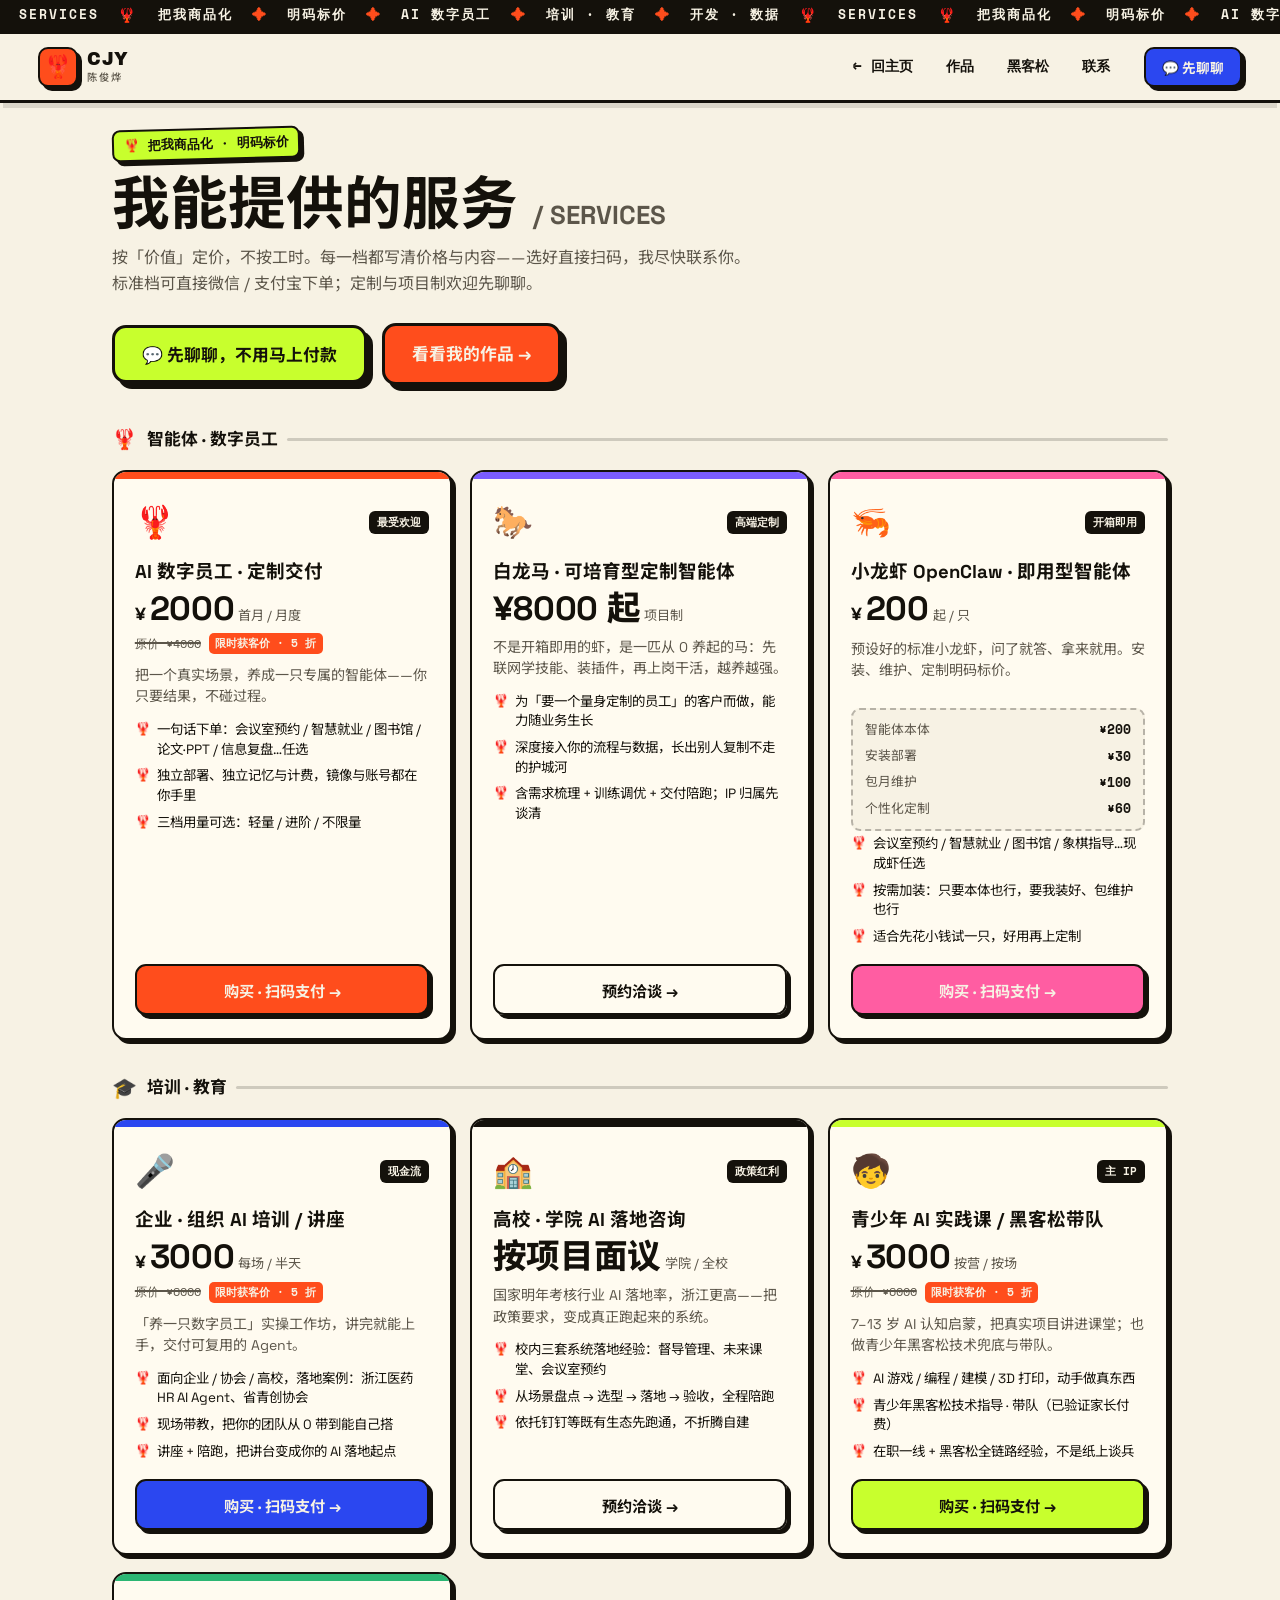
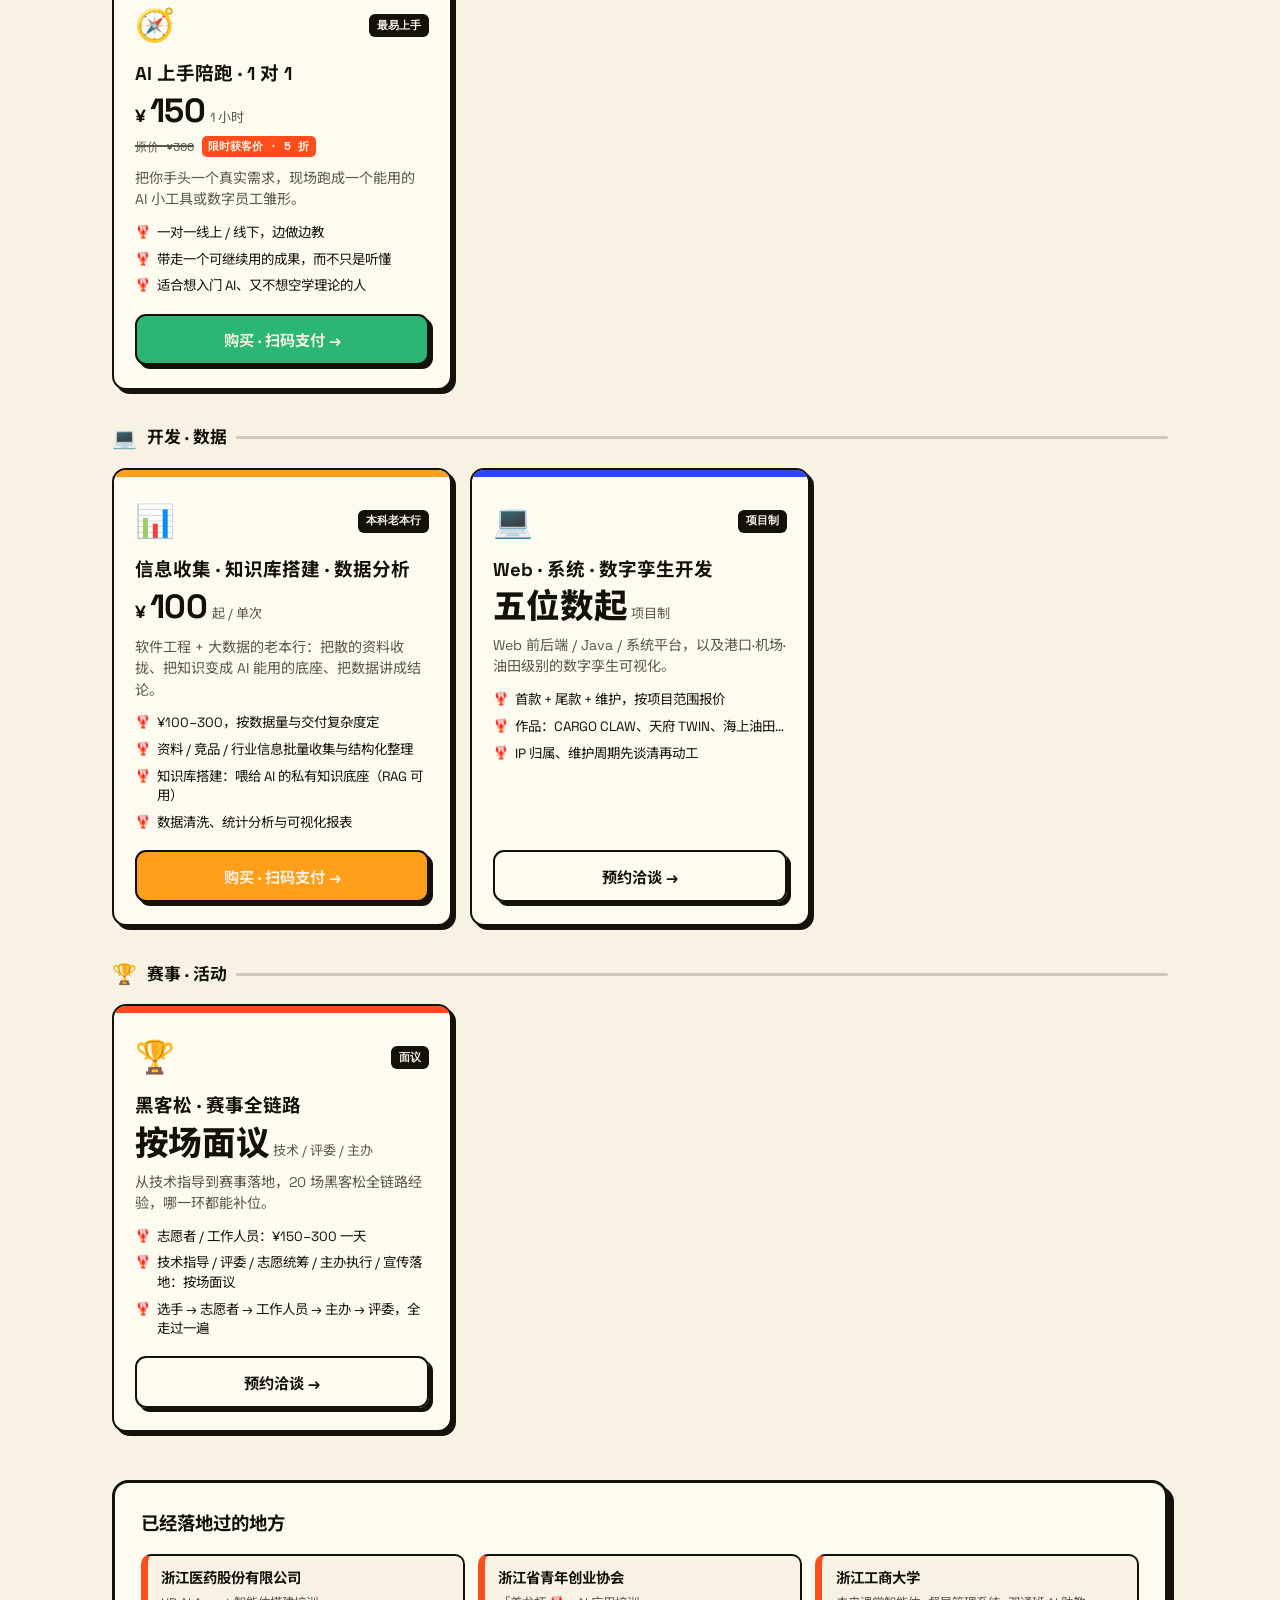
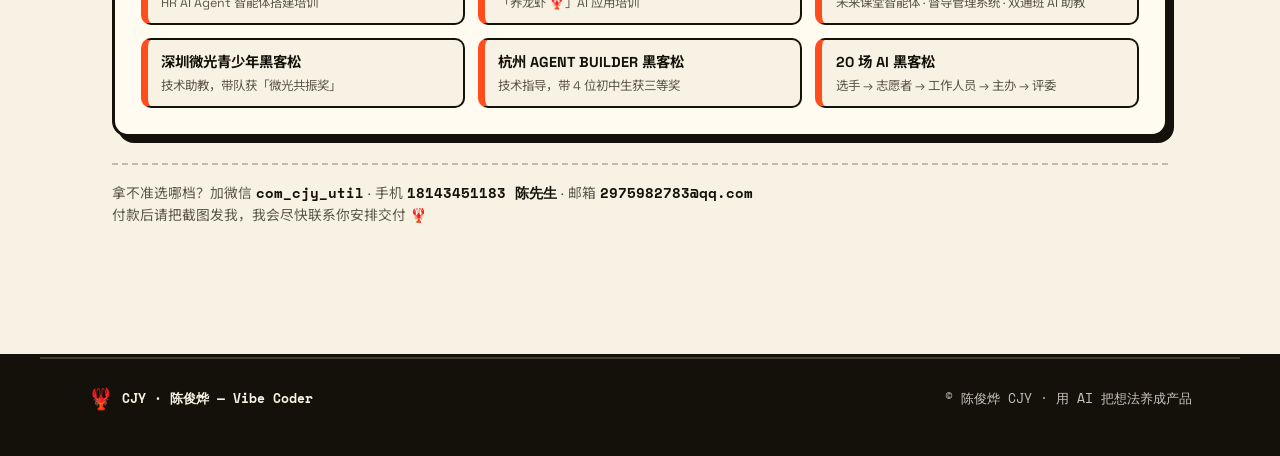
==== public/services.html @ 773356bc "feat(services): 独立服务页 /services + 留资入口 + 付款回执 + 真实收款码 - 收款码：裁剪并转为真 PNG（原上传为改名的 JPEG，nosniff 下会被拒绝渲染）" ====
<!DOCTYPE html>
<html lang="zh-CN">
<head>
  <meta charset="UTF-8" />
  <meta name="viewport" content="width=device-width, initial-scale=1.0" />
  <title>服务清单 · CJY 陈俊烨 | AI 数字员工 · 企业培训 · 青少年 AI 教育</title>
  <meta name="description" content="陈俊烨 (CJY) 的服务清单与报价：AI 数字员工定制交付、企业与高校 AI 培训讲座、青少年 AI 实践课与黑客松带队、知识库搭建与数据分析、Web 与数字孪生开发。明码标价，微信 / 支付宝扫码下单。" />
  <meta name="author" content="陈俊烨 CJY" />
  <meta name="theme-color" content="#F7F2E4" />
  <link rel="canonical" href="https://cjy-webpage.zeabur.app/services" />

  <meta property="og:type" content="website" />
  <meta property="og:site_name" content="CJY · 陈俊烨" />
  <meta property="og:locale" content="zh_CN" />
  <meta property="og:title" content="服务清单 · CJY 陈俊烨 🦞" />
  <meta property="og:description" content="AI 数字员工 · 企业培训 · 青少年 AI 教育 · 知识库与数据分析 · 数字孪生开发。明码标价，扫码即可下单。" />
  <meta property="og:url" content="https://cjy-webpage.zeabur.app/services" />
  <meta property="og:image" content="https://cjy-webpage.zeabur.app/og.png" />
  <meta property="og:image:width" content="1200" />
  <meta property="og:image:height" content="630" />
  <meta name="twitter:card" content="summary_large_image" />
  <meta name="twitter:title" content="服务清单 · CJY 陈俊烨 🦞" />
  <meta name="twitter:description" content="AI 数字员工 · 企业培训 · 青少年 AI 教育 · 数字孪生开发。明码标价。" />
  <meta name="twitter:image" content="https://cjy-webpage.zeabur.app/og.png" />

  <link rel="icon" href="data:image/svg+xml,<svg xmlns=%22http://www.w3.org/2000/svg%22 viewBox=%220 0 100 100%22><text y=%22.9em%22 font-size=%2290%22>🦞</text></svg>" />
  <link rel="apple-touch-icon" href="/apple-touch-icon.png" />
  <link rel="manifest" href="/site.webmanifest" />

  <script type="application/ld+json">
  {
    "@context": "https://schema.org",
    "@type": "ProfessionalService",
    "name": "CJY 陈俊烨 · AI 服务",
    "url": "https://cjy-webpage.zeabur.app/services",
    "image": "https://cjy-webpage.zeabur.app/og.png",
    "description": "AI 数字员工定制交付、企业与高校 AI 培训、青少年 AI 教育、知识库搭建与数据分析、Web 与数字孪生开发。",
    "areaServed": "CN",
    "priceRange": "¥100 - ¥8000+",
    "provider": {
      "@type": "Person",
      "name": "陈俊烨",
      "alternateName": "CJY",
      "jobTitle": "Vibe Coder",
      "email": "2975982783@qq.com",
      "telephone": "+86-18143451183",
      "url": "https://cjy-webpage.zeabur.app/"
    }
  }
  </script>

  <link rel="preconnect" href="https://fonts.googleapis.com" />
  <link rel="preconnect" href="https://fonts.gstatic.com" crossorigin />
  <link href="https://fonts.googleapis.com/css2?family=Archivo+Black&family=Space+Grotesk:wght@400;500;600;700&family=Noto+Sans+SC:wght@400;500;700;900&family=Space+Mono:wght@400;700&display=swap" rel="stylesheet" />
  <link rel="stylesheet" href="styles.css" />
</head>
<body class="svcpage">
  <a class="skip-link" href="#svc-main">跳到服务清单</a>

  <div class="ticker ticker--top" aria-hidden="true">
    <div class="ticker__track">
      <span>SERVICES</span><b>🦞</b><span>把我商品化</span><b>✦</b><span>明码标价</span><b>✦</b><span>AI 数字员工</span><b>✦</b><span>培训 · 教育</span><b>✦</b><span>开发 · 数据</span><b>🦞</b>
      <span>SERVICES</span><b>🦞</b><span>把我商品化</span><b>✦</b><span>明码标价</span><b>✦</b><span>AI 数字员工</span><b>✦</b><span>培训 · 教育</span><b>✦</b><span>开发 · 数据</span><b>🦞</b>
    </div>
  </div>

  <header class="nav is-stuck">
    <a href="index.html" class="nav__brand">
      <span class="nav__logo">🦞</span>
      <span class="nav__name">CJY<em>陈俊烨</em></span>
    </a>
    <nav class="nav__links">
      <a href="index.html">← 回主页</a>
      <a href="index.html#projects">作品</a>
      <a href="index.html#journey">黑客松</a>
      <a href="index.html#contact">联系</a>
    </nav>
    <button class="nav__cta" type="button" data-open-contact>💬 先聊聊</button>
  </header>

  <main class="svcpage__main" id="svc-main">
    <header class="svcpage__head">
      <span class="svc__eyebrow">🦞 把我商品化 · 明码标价</span>
      <h1 class="svcpage__title">我能提供的服务 <span>/ SERVICES</span></h1>
      <p class="svcpage__sub">
        按「价值」定价，不按工时。每一档都写清价格与内容——选好直接扫码，我尽快联系你。
        标准档可直接微信 / 支付宝下单；定制与项目制欢迎先聊聊。
      </p>
      <div class="svc__cta">
        <button class="btn btn--lime" type="button" data-open-contact>💬 先聊聊，不用马上付款</button>
        <a class="btn btn--red" href="index.html">看看我的作品 →</a>
      </div>
    </header>

    <div class="svc__grid" id="servicesGrid"></div>

    <section class="svcpage__trust">
      <h2 class="svcpage__trust-title">已经落地过的地方</h2>
      <ul class="svcpage__trust-list">
        <li><b>浙江医药股份有限公司</b><span>HR AI Agent 智能体搭建培训</span></li>
        <li><b>浙江省青年创业协会</b><span>「养龙虾 🦞」AI 应用培训</span></li>
        <li><b>浙江工商大学</b><span>未来课堂智能体 · 督导管理系统 · 双通班 AI 助教</span></li>
        <li><b>深圳微光青少年黑客松</b><span>技术助教，带队获「微光共振奖」</span></li>
        <li><b>杭州 AGENT BUILDER 黑客松</b><span>技术指导，带 4 位初中生获三等奖</span></li>
        <li><b>20 场 AI 黑客松</b><span>选手 → 志愿者 → 工作人员 → 主办 → 评委</span></li>
      </ul>
    </section>

    <p class="svc__foot">
      拿不准选哪档？加微信 <b>com_cjy_util</b> · 手机 <b>18143451183 陈先生</b> · 邮箱 <b>2975982783@qq.com</b><br>
      付款后请把截图发我，我会尽快联系你安排交付 🦞
    </p>
  </main>

  <footer class="footer">
    <div class="footer__bar">
      <span class="footer__brand"><span class="footer__logo">🦞</span> CJY · 陈俊烨 — Vibe Coder</span>
      <span class="footer__copy">© 陈俊烨 CJY · 用 AI 把想法养成产品</span>
    </div>
  </footer>

  <script src="services-data.js" defer></script>
  <script>
    document.addEventListener("DOMContentLoaded", function () {
      if (window.CJYServices) window.CJYServices.mount(document.getElementById("servicesGrid"));
    });
  </script>
</body>
</html>
---- public/styles.css ----
/* =====================================================================
   CJY · 陈俊烨 — Personal Site
   Style: NEO-BRUTALISM 🦞  ·  cream paper × ink × red/blue/lime
   Bold · Creative · Distinct
   ===================================================================== */

:root {
  --paper:  #F7F2E4;   /* warm cream background */
  --paper-2:#FFFBF0;
  --ink:    #14110B;   /* near-black warm ink */
  --red:    #FF4D1C;   /* lobster red-orange */
  --blue:   #2B47F0;   /* electric blue */
  --lime:   #C8FF2D;   /* acid lime */
  --pink:   #FF5DA2;   /* accent pink */
  --muted:  #5C564A;

  --bd:     3px solid var(--ink);
  --bd-2:   2px solid var(--ink);
  --sh:     6px 6px 0 var(--ink);
  --sh-lg:  10px 10px 0 var(--ink);
  --sh-sm:  4px 4px 0 var(--ink);
  --radius: 18px;
  --radius-s: 12px;

  --maxw:   1200px;
  --ease:   cubic-bezier(.2,.8,.2,1);
  --sans:   "Space Grotesk", "Noto Sans SC", system-ui, sans-serif;
  --cn:     "Noto Sans SC", "Space Grotesk", sans-serif;
  --black:  "Archivo Black", "Noto Sans SC", sans-serif;
  --mono:   "Space Mono", ui-monospace, monospace;
}

*, *::before, *::after { box-sizing: border-box; margin: 0; padding: 0; }
html { scroll-behavior: smooth; -webkit-text-size-adjust: 100%; }
/* NOTE: keep <html> background-free. Body's gradient below propagates to the
   canvas (painted at the very back) only while html has no background. Give
   html a background and that propagation stops — body's gradient then paints
   ON TOP of the fixed z-index:-2/-1 layers (.ambient bubbles, .critters fish,
   .bg-grid, .seabed) and buries them. */
body {
  font-family: var(--sans);
  /* ecosystem "descent" — warm cream at the surface, cooling into water toward the deep end */
  background: linear-gradient(180deg,
    #F7F2E4 0%, #F6F1E5 18%, #F0F1E9 36%, #E7EEEB 56%, #DEE9ED 76%, #D3E3F0 100%);
  color: var(--ink);
  line-height: 1.6;
  overflow-x: hidden;
  -webkit-font-smoothing: antialiased;
}
a { color: inherit; text-decoration: none; }
ul { list-style: none; }
b, strong { font-weight: 700; }
::selection { background: var(--lime); color: var(--ink); }

mark {
  background: var(--lime); color: var(--ink); padding: 0 .18em;
  border-radius: 4px; box-decoration-break: clone; -webkit-box-decoration-break: clone;
}

::-webkit-scrollbar { width: 12px; }
::-webkit-scrollbar-track { background: var(--paper); border-left: var(--bd-2); }
::-webkit-scrollbar-thumb { background: var(--ink); }

/* ---------- background ---------- */
.bg-grid {
  position: fixed; inset: 0; z-index: -2; pointer-events: none;
  background-image:
    linear-gradient(rgba(20,17,11,.05) 1.5px, transparent 1.5px),
    linear-gradient(90deg, rgba(20,17,11,.05) 1.5px, transparent 1.5px);
  background-size: 32px 32px;
}
.deco { position: fixed; z-index: -1; pointer-events: none; user-select: none; }
.deco--star { top: 38%; left: 4%; font-size: 7rem; color: var(--blue); opacity: .14; animation: spin 26s linear infinite; }
.deco--lobster { bottom: 8%; right: 3%; font-size: 8rem; opacity: .10; animation: spin 40s linear infinite reverse; }
@keyframes spin { to { transform: rotate(360deg); } }

/* ---------- scroll progress ---------- */
.scroll-progress {
  position: fixed; bottom: 0; left: 0; height: 6px; width: 0%;
  background: var(--red); z-index: 100; border-top: var(--bd-2);
  transition: width .1s linear;
}

/* =====================================================================
   Ticker / marquee
   ===================================================================== */
.ticker { overflow: hidden; background: var(--ink); color: var(--paper); border-block: var(--bd); }
.ticker--top {
  position: fixed; top: 0; left: 0; right: 0; z-index: 95;
  border-top: 0; height: 34px; display: flex; align-items: center;
}
.ticker--band { margin: 0; transform: rotate(-1.4deg) scale(1.04); border-color: var(--ink); }
.ticker--band.ticker--reverse { transform: rotate(1.4deg) scale(1.04); background: var(--red); color: var(--ink); border-color: var(--ink); }
.ticker__track {
  display: inline-flex; align-items: center; white-space: nowrap;
  font-family: var(--mono); font-weight: 700; text-transform: uppercase; letter-spacing: 2px;
  animation: marquee 26s linear infinite;
}
.ticker--top .ticker__track { font-size: .8rem; padding-block: 0; }
.ticker--band .ticker__track { font-size: 1.05rem; padding-block: .75rem; animation-duration: 30s; }
.ticker--reverse .ticker__track { animation-direction: reverse; }
.ticker__track span { padding: 0 1.2rem; }
.ticker__track b { color: var(--red); font-size: 1.1em; }
.ticker--reverse .ticker__track b { color: var(--ink); }
@keyframes marquee { to { transform: translateX(-50%); } }

/* =====================================================================
   Nav
   ===================================================================== */
.nav {
  position: fixed; top: 34px; left: 0; right: 0; z-index: 90;
  display: flex; align-items: center; gap: 1.2rem;
  padding: .8rem clamp(1rem, 4vw, 2.4rem);
  background: var(--paper); border-bottom: var(--bd);
  transition: box-shadow .3s, transform .3s;
}
.nav.is-stuck { box-shadow: 0 8px 0 -3px rgba(20,17,11,.12); }
.nav__brand { display: flex; align-items: center; gap: .55rem; }
.nav__logo {
  font-size: 1.4rem; background: var(--red); border: var(--bd-2); border-radius: 10px;
  width: 40px; height: 40px; display: grid; place-items: center; box-shadow: var(--sh-sm);
  transition: transform .25s var(--ease);
}
.nav__brand:hover .nav__logo { transform: rotate(-10deg) scale(1.05); }
.nav__name { display: flex; flex-direction: column; line-height: 1; font-family: var(--black); font-size: 1.1rem; letter-spacing: .5px; }
.nav__name em { font-style: normal; font-family: var(--cn); font-weight: 500; font-size: .64rem; color: var(--muted); letter-spacing: 2px; margin-top: 3px; }

.nav__links { display: flex; gap: .2rem; margin-left: auto; font-family: var(--mono); font-weight: 700; }
.nav__links a {
  padding: .45rem .8rem; font-size: .85rem; border: 2px solid transparent; border-radius: 9px;
  transition: background .2s, border-color .2s, color .2s;
}
.nav__links a:hover, .nav__links a.is-active { background: var(--lime); border-color: var(--ink); box-shadow: var(--sh-sm); }

.nav__cta {
  font-family: var(--mono); font-weight: 700; font-size: .85rem;
  padding: .5rem 1rem; background: var(--blue); color: var(--paper);
  border: var(--bd-2); border-radius: 10px; box-shadow: var(--sh-sm);
  transition: transform .15s var(--ease), box-shadow .15s var(--ease);
}
.nav__cta:hover { transform: translate(-2px,-2px); box-shadow: 6px 6px 0 var(--ink); }
.nav__cta:active { transform: translate(2px,2px); box-shadow: 1px 1px 0 var(--ink); }

.nav__burger { display: none; flex-direction: column; gap: 5px; background: var(--lime); border: var(--bd-2); border-radius: 9px; box-shadow: var(--sh-sm); padding: 8px 7px; cursor: pointer; }
.nav__burger span { width: 22px; height: 2.5px; background: var(--ink); border-radius: 2px; transition: .3s var(--ease); }
.nav__burger[aria-expanded="true"] span:nth-child(1) { transform: translateY(7.5px) rotate(45deg); }
.nav__burger[aria-expanded="true"] span:nth-child(2) { opacity: 0; }
.nav__burger[aria-expanded="true"] span:nth-child(3) { transform: translateY(-7.5px) rotate(-45deg); }

/* =====================================================================
   Badges / buttons / chips (shared brutalist bits)
   ===================================================================== */
.badge {
  display: inline-block; font-family: var(--mono); font-weight: 700; font-size: .8rem;
  padding: .5rem .9rem; background: var(--paper-2); border: var(--bd-2); border-radius: 999px;
  box-shadow: var(--sh-sm);
}
.badge--eyebrow { background: var(--lime); transform: rotate(-1.5deg); }

.btn {
  display: inline-flex; align-items: center; gap: .5rem;
  font-family: var(--sans); font-weight: 700; font-size: 1.05rem;
  padding: .9rem 1.7rem; border: var(--bd); border-radius: 14px; box-shadow: var(--sh);
  cursor: pointer; transition: transform .15s var(--ease), box-shadow .15s var(--ease);
}
.btn:hover { transform: translate(-3px,-3px); box-shadow: var(--sh-lg); }
.btn:active { transform: translate(3px,3px); box-shadow: 2px 2px 0 var(--ink); }
.btn--red  { background: var(--red);  color: var(--paper); }
.btn--blue { background: var(--blue); color: var(--paper); }
.btn--lime { background: var(--lime); color: var(--ink); }
.btn__tag { font-family: var(--mono); font-size: .68rem; font-weight: 700; letter-spacing: .06em; background: var(--ink); color: var(--lime); padding: .1rem .4rem; border-radius: 6px; }

.chips { display: flex; flex-wrap: wrap; gap: .55rem; margin-top: 1.4rem; }
.chips span {
  font-family: var(--mono); font-size: .82rem; font-weight: 700;
  padding: .35rem .8rem; background: var(--paper); border: var(--bd-2); border-radius: 999px;
  transition: transform .2s var(--ease), background .2s;
}
.chips span:hover { background: var(--blue); color: var(--paper); transform: translateY(-3px) rotate(-2deg); }

/* shared panel */
.panel { background: var(--paper-2); border: var(--bd); border-radius: var(--radius); box-shadow: var(--sh); }

/* =====================================================================
   Hero
   ===================================================================== */
.hero {
  max-width: var(--maxw); margin: 0 auto;
  padding: clamp(7rem, 16vw, 11rem) clamp(1rem, 6vw, 3rem) clamp(3rem, 7vw, 5rem);
}
.hero__title { line-height: .92; margin: 1.6rem 0 1.4rem; }
.hero__hi {
  display: inline-block; font-family: var(--mono); font-weight: 700; font-size: clamp(.85rem, 2.2vw, 1.1rem);
  letter-spacing: 3px; color: var(--muted); margin-bottom: .8rem;
}
.hero__giant {
  display: block; font-family: var(--black); color: var(--red);
  font-size: clamp(5rem, 22vw, 16rem); letter-spacing: -.02em; line-height: .82;
  text-shadow: 7px 7px 0 var(--ink); -webkit-text-stroke: 1px var(--ink);
}
.hero__cn {
  display: block; font-family: var(--cn); font-weight: 900;
  font-size: clamp(2.4rem, 9vw, 6rem); margin-top: .1em; line-height: 1;
}
.hero__cn mark { padding: 0 .12em; }

.hero__role { font-size: clamp(1.3rem, 4vw, 2.3rem); font-weight: 700; margin-bottom: 1.4rem; }
.hero__role-hl {
  display: inline-block; background: var(--ink); color: var(--paper);
  padding: .1em .5em; border-radius: 10px; min-width: 6ch; transform: rotate(-1deg);
}
#roleRotate::after { content: ""; display: inline-block; width: 3px; height: 1em; background: var(--lime); margin-left: 3px; vertical-align: -.12em; animation: caret 1s steps(1) infinite; }
@keyframes caret { 50% { opacity: 0; } }

.hero__tagline { font-size: clamp(1.05rem, 2vw, 1.3rem); max-width: 640px; color: var(--ink); margin-bottom: 2.3rem; }
.hero__tagline b { background: var(--paper-2); border-bottom: 3px solid var(--red); }

.hero__actions { display: flex; flex-wrap: wrap; gap: 1rem; margin-bottom: 3.2rem; }

.hero__stats { display: grid; grid-template-columns: repeat(4, 1fr); gap: 1rem; }
.stat {
  border: var(--bd); border-radius: var(--radius); box-shadow: var(--sh);
  padding: 1.3rem 1.2rem; transition: transform .2s var(--ease), box-shadow .2s var(--ease);
}
.stat:hover { transform: translate(-3px,-3px) rotate(-1deg); box-shadow: var(--sh-lg); }
.stat strong { display: block; font-family: var(--black); font-size: clamp(2rem, 5vw, 3.2rem); line-height: 1; }
.stat span { font-family: var(--mono); font-size: .76rem; font-weight: 700; text-transform: uppercase; letter-spacing: 1px; }
.stat--red  { background: var(--red);  color: var(--paper); }
.stat--blue { background: var(--blue); color: var(--paper); }
.stat--lime { background: var(--lime); }
.stat--ink  { background: var(--ink);  color: var(--paper); }
.stat--ink strong { font-family: var(--cn); font-weight: 900; font-size: clamp(1.5rem, 4vw, 2.4rem); }

/* ---- hero right-side decorations: lobster atmosphere + hand-drawn doodles ---- */
.hero { position: relative; z-index: 0; }
.hero__deco { position: absolute; inset: 0; z-index: -1; pointer-events: none; overflow: hidden; display: none; }
@media (min-width: 1080px) { .hero__deco { display: block; } }

.seal { position: absolute; bottom: 5%; right: 4%; width: 138px; height: 138px; }
.seal__svg { width: 100%; height: 100%; animation: spin 24s linear infinite; }
.seal__ring { fill: none; stroke: var(--ink); stroke-width: 2.5; }
.seal__ring--thin { stroke-width: 1.4; }
.seal__text { font-family: var(--mono); font-weight: 700; font-size: 12.5px; letter-spacing: 1.5px; fill: var(--ink); }
.seal__center { position: absolute; inset: 0; display: grid; place-items: center; font-size: 2.6rem; filter: drop-shadow(2px 2px 0 rgba(20,17,11,.25)); }

.doodle { position: absolute; color: var(--ink); }
.doodle path, .doodle circle, .doodle ellipse { vector-effect: non-scaling-stroke; }
.doodle--lobster { top: 45%; right: 8%; width: 124px; opacity: .9; animation: floaty 7s var(--ease) infinite; }
.doodle--spark1 { top: 9%; right: 29%; width: 34px; fill: var(--blue); animation: twinkle 3.2s ease-in-out infinite; }
.doodle--spark2 { top: 64%; right: 3%; width: 22px; fill: var(--red); animation: twinkle 2.6s ease-in-out infinite .6s; }
.doodle--arrow { top: 39%; right: 28%; width: 92px; opacity: .75; }
.doodle--wave { top: 29%; right: 18%; width: 108px; color: var(--red); opacity: .85; animation: floaty 6s var(--ease) infinite reverse; }
.doodle--ring { display: none; }

@keyframes floaty { 50% { transform: translateY(-12px) rotate(3deg); } }
@keyframes twinkle { 0%, 100% { transform: scale(.7); opacity: .5; } 50% { transform: scale(1.12); opacity: 1; } }

/* =====================================================================
   极致小龙虾 — intro · ambient bubbles · hero focal · all-over accents
   ===================================================================== */
/* intro splash */
.intro {
  position: fixed; inset: 0; z-index: 9999; overflow: hidden;
  display: grid; place-items: center;
  background-color: var(--paper);
  background-image:
    linear-gradient(rgba(20,17,11,.05) 1.5px, transparent 1.5px),
    linear-gradient(90deg, rgba(20,17,11,.05) 1.5px, transparent 1.5px);
  background-size: 34px 34px;
  border-bottom: 7px solid var(--blue);          /* "water surface" line, revealed on lift-off */
}
.intro.is-done { animation: introOut .72s var(--ease) .06s forwards; }
@keyframes introOut { to { transform: translateY(-100%); } }
.intro__stage { position: relative; text-align: center; padding: 1rem; }
.intro.is-done .intro__stage { animation: introStageOut .28s var(--ease) forwards; }
@keyframes introStageOut { to { opacity: 0; transform: translateY(-12px) scale(.97); } }

/* designed wordmark — echoes the hero, not an emoji centrepiece */
.intro__mark { position: relative; display: inline-block; }
.intro__cjy {
  display: block; font-family: var(--black);
  font-size: clamp(4rem, 17vw, 9rem); line-height: .9; letter-spacing: -3px;
  color: var(--red); -webkit-text-stroke: 3px var(--ink); text-shadow: 8px 8px 0 var(--ink);
  animation: introMark .6s var(--ease) both;
}
@keyframes introMark {
  0%   { opacity: 0; transform: translateY(-48px) rotate(-3deg); }
  60%  { opacity: 1; transform: translateY(7px) rotate(1.5deg); }
  100% { transform: none; }
}
.intro__lob {
  position: absolute; top: -.46em; right: -.62em; font-size: clamp(1.7rem, 6vw, 3rem);
  filter: drop-shadow(3px 3px 0 rgba(20,17,11,.4)); transform-origin: bottom center;
  animation: introLobIn .5s .26s both var(--ease), introBob 2.6s 1s ease-in-out infinite;
}
@keyframes introLobIn { from { opacity: 0; transform: scale(0) rotate(-45deg); } to { opacity: 1; transform: rotate(9deg); } }
@keyframes introBob { 0%,100% { transform: rotate(9deg) translateY(0); } 50% { transform: rotate(3deg) translateY(-7px); } }

.intro__tag {
  margin-top: 1.5rem; font-family: var(--mono); font-weight: 700; letter-spacing: 5px;
  font-size: clamp(.7rem, 2.2vw, .92rem); color: var(--ink);
  animation: introUp .5s .42s both var(--ease);
}
.intro__load { width: min(340px, 74vw); margin: 1.7rem auto 0; animation: introUp .5s .56s both var(--ease); }
.intro__track { height: 15px; border: var(--bd-2); border-radius: 999px; background: var(--paper-2); box-shadow: var(--sh-sm); overflow: hidden; }
.intro__fill { display: block; height: 100%; width: 0; background: repeating-linear-gradient(45deg, var(--red) 0 9px, #ff6f44 9px 18px); }
.intro__meta {
  display: flex; justify-content: space-between; align-items: center; gap: 1rem;
  margin-top: .6rem; font-family: var(--mono); font-weight: 700; letter-spacing: 1px; color: var(--ink);
}
.intro__status { font-size: .68rem; opacity: .65; }
.intro__pct { font-size: .82rem; }
@keyframes introUp { from { opacity: 0; transform: translateY(16px); } to { opacity: 1; transform: none; } }

.intro__skip {
  position: absolute; bottom: clamp(1.2rem, 4vh, 2.4rem); left: 0; right: 0; text-align: center;
  font-family: var(--mono); font-size: .64rem; letter-spacing: 2px; color: var(--ink); opacity: 0;
  animation: introBlink 2.2s 1.1s ease-in-out infinite both;
}
@keyframes introBlink { 0%,100% { opacity: .22; } 50% { opacity: .55; } }

/* site-wide ambient bubbles */
.ambient { position: fixed; inset: 0; z-index: -2; pointer-events: none; overflow: hidden; }
.ambient span {
  position: absolute; bottom: -50px; border-radius: 50%;
  border: 2px solid rgba(20,17,11,.09); background: rgba(255,77,28,.045);
  animation: ambientRise linear infinite;
}
@keyframes ambientRise {
  0% { transform: translateY(0) scale(.5); opacity: 0; }
  12% { opacity: 1; } 86% { opacity: 1; }
  100% { transform: translateY(calc(-100vh - 110px)) scale(1.1); opacity: 0; }
}

/* hero focal lobster */
.hero__biglob {
  position: absolute; top: 10%; right: -2%; z-index: -1; pointer-events: none; line-height: 1;
  font-size: clamp(5.5rem, 20vw, 18rem); opacity: .92;
  filter: drop-shadow(10px 10px 0 rgba(20,17,11,.18));
  animation: lobFloat 6s var(--ease) infinite;
}
@keyframes lobFloat { 50% { transform: translateY(-22px) rotate(-6deg); } }

/* feeding "bait" — a wiggling lure under the hero lobster that begs to be clicked */
.hero__bait {
  position: absolute; top: 38%; right: 3%; z-index: 6;
  display: inline-flex; align-items: center; gap: .36rem;
  font-family: var(--cn); font-weight: 900; font-size: 1rem; line-height: 1; white-space: nowrap;
  color: var(--ink); background: var(--lime); border: var(--bd); border-radius: 999px;
  padding: .58rem 1rem .6rem; cursor: pointer; box-shadow: var(--sh-sm);
  animation: baitBob 1.3s ease-in-out infinite;
  transition: background .15s var(--ease), color .15s var(--ease), box-shadow .15s var(--ease), transform .12s var(--ease);
}
.hero__bait::after {                 /* a little caret tying it back up to the lobster */
  content: ""; position: absolute; left: 50%; top: -11px; margin-left: -7px;
  border: 7px solid transparent; border-bottom-color: var(--ink);
}
.hero__bait::before {                /* attention pulse ring */
  content: ""; position: absolute; inset: -4px; border-radius: 999px; border: 2.5px solid var(--red);
  opacity: 0; animation: baitPulse 1.8s ease-out infinite;
}
.hero__bait:hover, .hero__bait:focus-visible {
  animation-play-state: paused; transform: translateY(-3px) rotate(0deg);
  background: var(--red); color: var(--paper); box-shadow: 6px 6px 0 var(--ink);
}
.hero__bait:active { transform: translateY(0) scale(.95); box-shadow: var(--sh-sm); }
@keyframes baitBob  { 0%, 100% { transform: translateY(0) rotate(-5deg); } 50% { transform: translateY(-4px) rotate(5deg); } }
@keyframes baitPulse { 0% { opacity: .5; transform: scale(1); } 100% { opacity: 0; transform: scale(1.55); } }
/* mobile: un-cram the top-right — drop the lobster behind the CJY name,
   and move the lure down into the clear right gutter of the lower half */
@media (max-width: 760px) {
  .hero__biglob { top: 19%; }
  .hero__bait { top: 53%; right: 5%; gap: 0; padding: 0; width: 44px; height: 44px; justify-content: center; font-size: 1.3rem; }
  .hero__bait::after { display: none; }   /* no longer hanging from the lobster */
  .hero__bait-txt { display: none; }
}

/* hero quick-facts ("我的信息") */
.hero__facts { display: flex; flex-wrap: wrap; gap: .55rem; margin: -.4rem 0 2rem; }
.hero__facts li {
  font-family: var(--mono); font-weight: 700; font-size: .82rem;
  background: var(--paper-2); border: var(--bd-2); border-radius: 999px; padding: .42rem .9rem; box-shadow: var(--sh-sm);
}
.hero__facts li:nth-child(3) { background: var(--lime); }

/* handwritten note + extra accents */
.doodle--note { top: 33%; right: 16%; font-family: var(--cn); font-weight: 900; font-size: 1.3rem; color: var(--ink); transform: rotate(-8deg); white-space: nowrap; }
.doodle--spark3 { top: 19%; right: 9%; width: 26px; fill: var(--lime); animation: twinkle 2.9s ease-in-out infinite .3s; }
.doodle--swirl { top: 17%; right: 31%; width: 46px; opacity: .5; animation: spin 24s linear infinite; }

/* all-over lobster accents */
.section__num::after { content: " 🦞"; font-size: .34em; -webkit-text-stroke: 0; color: initial; vertical-align: super; margin-left: .12em; }
.campus__list li { position: relative; padding: .85rem 0 .85rem 1.7rem; }
.campus__list li::before { content: "🦞"; position: absolute; left: 0; top: .78rem; font-size: .85rem; }

/* hero bottom-right cluster — vibe-coder code card + lobster + sticker */
.doodle--code {
  top: 60%; right: 4%; width: max-content;
  background: var(--ink); color: var(--paper); border: var(--bd); border-radius: 12px; box-shadow: var(--sh);
  padding: .8rem 1.05rem .7rem; transform: rotate(2.5deg);
  font-family: var(--mono); font-weight: 700; font-size: .8rem; line-height: 1.6;
}
.codecard__dots { display: flex; gap: 5px; margin-bottom: .5rem; }
.codecard__dots i { width: 9px; height: 9px; border-radius: 50%; border: 1.5px solid var(--paper); }
.codecard__dots i:nth-child(1) { background: var(--red); }
.codecard__dots i:nth-child(2) { background: var(--lime); }
.codecard__dots i:nth-child(3) { background: var(--blue); }
.doodle--code pre { margin: 0; font: inherit; }
.doodle--code .ck { color: var(--lime); }
.doodle--code .cf { color: var(--pink); }
.doodle--sticker {
  top: 80%; right: 23%; font-family: var(--cn); font-weight: 700; font-size: .9rem; color: var(--ink);
  background: var(--lime); border: var(--bd-2); border-radius: 999px; padding: .42rem .9rem; box-shadow: var(--sh-sm);
  transform: rotate(-4deg); white-space: nowrap;
}
.doodle--lobmini { top: 70%; right: 15%; font-size: 2.6rem; transform: rotate(-14deg); opacity: .92; filter: drop-shadow(3px 3px 0 rgba(20,17,11,.2)); }
.doodle--spark4 { top: 55%; right: 28%; width: 22px; fill: var(--red); animation: twinkle 3.1s ease-in-out infinite .5s; }

/* =====================================================================
   Section scaffolding
   ===================================================================== */
.section { max-width: var(--maxw); margin: 0 auto; padding: clamp(4rem, 9vw, 7rem) clamp(1rem, 6vw, 3rem); }
.section__head { margin-bottom: 2.8rem; }
.section__num {
  display: inline-block; font-family: var(--black); font-size: clamp(2.5rem, 8vw, 5rem);
  color: transparent; -webkit-text-stroke: 2px var(--ink); line-height: 1; letter-spacing: 2px;
}
.section__title { font-family: var(--cn); font-weight: 900; font-size: clamp(2rem, 6vw, 3.6rem); line-height: 1.05; letter-spacing: -.01em; margin-top: .3rem; }
.section__title span { font-family: var(--black); font-size: .42em; color: var(--red); -webkit-text-stroke: 0; letter-spacing: 1px; vertical-align: middle; }
.section__sub { font-size: clamp(1rem, 2vw, 1.2rem); color: var(--muted); max-width: 720px; margin-top: 1rem; }
.section__sub b { color: var(--ink); }

/* =====================================================================
   About
   ===================================================================== */
.about__grid { display: grid; grid-template-columns: 1.1fr 1fr; gap: 1.6rem; align-items: start; }
.about__intro { padding: 1.8rem; }
.about__intro p { font-size: clamp(1rem, 1.6vw, 1.15rem); margin-bottom: 1rem; }
.about__cards { display: grid; gap: 1.2rem; }

.card--lime { background: var(--lime); }
.card--blue { background: var(--blue); color: var(--paper); }
.card--red  { background: var(--red);  color: var(--paper); }
.about__cards .panel, .lcard, .vstep, .campus__col {
  padding: 1.5rem 1.6rem; transition: transform .2s var(--ease), box-shadow .2s var(--ease);
}
.about__cards .panel:hover { transform: translate(-4px,-4px) rotate(-1deg); box-shadow: var(--sh-lg); }
.card__emoji {
  display: inline-grid; place-items: center; width: 52px; height: 52px; font-size: 1.6rem;
  background: var(--paper-2); border: var(--bd-2); border-radius: 12px; box-shadow: var(--sh-sm); margin-bottom: .9rem;
}
.about__cards h3 { font-size: 1.25rem; margin-bottom: .6rem; }
.about__cards p { font-size: .95rem; margin-bottom: .35rem; opacity: .95; }

/* =====================================================================
   Lobster
   ===================================================================== */
.lobster { padding-top: clamp(3rem, 6vw, 5rem); }
.lobster__panel {
  background: var(--blue); border: var(--bd); border-radius: 26px; box-shadow: var(--sh-lg);
  padding: clamp(2rem, 5vw, 3.4rem); position: relative; overflow: hidden;
}
.lobster__panel::after {
  content: "🦞"; position: absolute; top: -30px; right: -20px; font-size: 12rem; opacity: .16; transform: rotate(14deg);
}
.section__head--light { margin-bottom: 2rem; position: relative; z-index: 1; }
.section__num--light { color: transparent; -webkit-text-stroke: 2px var(--paper); }
.section__title--light { color: var(--paper); }
.section__title--light span { color: var(--lime); }
.lobster__lead { color: var(--paper); font-size: clamp(1rem, 2vw, 1.2rem); max-width: 720px; margin-top: 1rem; }
.lobster__lead b { background: var(--lime); color: var(--ink); padding: 0 .25em; border-radius: 4px; }

.lobster__grid { display: grid; grid-template-columns: repeat(4, 1fr); gap: 1.2rem; position: relative; z-index: 1; }
.lcard { background: var(--paper-2); display: flex; flex-direction: column; }
.lcard:hover { transform: translate(-4px,-4px) rotate(1deg); box-shadow: var(--sh-lg); }
.lcard__no { font-family: var(--mono); font-weight: 700; font-size: .78rem; color: var(--red); margin-bottom: .5rem; letter-spacing: 1px; }
.lcard h3 { font-size: 1.2rem; margin-bottom: .5rem; }
.lcard p { font-size: .92rem; color: var(--muted); margin-bottom: 1rem; flex-grow: 1; }
.lcard__link { font-family: var(--mono); font-weight: 700; font-size: .85rem; background: var(--lime); border: var(--bd-2); border-radius: 8px; padding: .35rem .7rem; align-self: flex-start; box-shadow: var(--sh-sm); transition: transform .15s var(--ease); }
.lcard__link:hover { transform: translate(-2px,-2px); box-shadow: 5px 5px 0 var(--ink); }
.lcard__tag { font-family: var(--mono); font-weight: 700; font-size: .72rem; padding: .3rem .65rem; border: var(--bd-2); border-radius: 999px; align-self: flex-start; }
.lobster__note {
  margin-top: 1.8rem; position: relative; z-index: 1; color: var(--paper);
  background: rgba(20,17,11,.28); border: 2px dashed var(--paper); border-radius: 14px;
  padding: 1.1rem 1.4rem; font-size: 1rem; font-weight: 500;
}

/* ── ecosystem cards "生物化" — each 虾 reads as a live little creature ── */
.lcard .card__emoji { position: relative; animation: lcardSwim 5.5s ease-in-out infinite; }
.lobster__grid .lcard:nth-child(1) .card__emoji { animation-delay: -.2s; }
.lobster__grid .lcard:nth-child(2) .card__emoji { animation-delay: -1.5s; }
.lobster__grid .lcard:nth-child(3) .card__emoji { animation-delay: -2.8s; }
.lobster__grid .lcard:nth-child(4) .card__emoji { animation-delay: -4.1s; }
@keyframes lcardSwim { 0%,100% { transform: translateY(0) rotate(-3deg); } 50% { transform: translateY(-5px) rotate(3deg); } }
.lcard:hover .card__emoji { animation: lcardWiggle .5s ease-in-out infinite; }
@keyframes lcardWiggle { 0%,100% { transform: rotate(-10deg); } 50% { transform: rotate(10deg) translateY(-3px); } }

/* twitchy antennae give the badge a "head" */
.lcard .card__emoji::before, .lcard .card__emoji::after {
  content: ""; position: absolute; top: -11px; width: 7px; height: 15px; pointer-events: none;
  background:
    radial-gradient(circle at 50% 14%, var(--red) 0 3px, transparent 3.6px) top center / 7px 7px no-repeat,
    linear-gradient(var(--ink), var(--ink)) bottom center / 2px 11px no-repeat;
  transform-origin: 50% 100%; animation: lcardAntenna 3s ease-in-out infinite;
}
.lcard .card__emoji::before { left: 8px; --a: -17deg; }
.lcard .card__emoji::after  { right: 8px; --a:  17deg; }
@keyframes lcardAntenna { 0%,100% { transform: rotate(calc(var(--a) - 7deg)); } 50% { transform: rotate(calc(var(--a) + 7deg)); } }

/* pulsing "alive" indicator beside the index */
.lcard__no { display: flex; align-items: center; gap: .45rem; }
.lcard__no::before {
  content: ""; width: 7px; height: 7px; border-radius: 50%; background: var(--lime); border: 1.5px solid var(--ink);
  animation: lcardLive 2.4s ease-out infinite;
}
@keyframes lcardLive { 0% { box-shadow: 0 0 0 0 rgba(200,255,45,.55); } 70%,100% { box-shadow: 0 0 0 7px rgba(200,255,45,0); } }

/* water-current dividers — faint flowing waves connect the sections into one tank */
.current {
  width: min(92%, var(--maxw)); height: 22px; margin: 0 auto; pointer-events: none;
  background-image:
    url("data:image/svg+xml,%3Csvg xmlns='http://www.w3.org/2000/svg' width='120' height='22'%3E%3Cpath d='M0 11 q 30 -8 60 0 t 60 0' fill='none' stroke='%2314110B' stroke-width='2' stroke-opacity='.45'/%3E%3C/svg%3E"),
    url("data:image/svg+xml,%3Csvg xmlns='http://www.w3.org/2000/svg' width='92' height='22'%3E%3Cpath d='M0 13 q 23 7 46 0 t 46 0' fill='none' stroke='%232B47F0' stroke-width='2' stroke-opacity='.3'/%3E%3C/svg%3E");
  background-repeat: repeat-x, repeat-x;
  background-size: 120px 22px, 92px 22px;
  background-position: 0 3px, 0 12px;
  animation: currentFlow 11s linear infinite;
}
@keyframes currentFlow { to { background-position: 240px 3px, -184px 12px; } }

/* =====================================================================
   Lobster theme enrichments 🦞
   ===================================================================== */
/* lobster crawling along the bottom scroll-progress bar */
.scroll-lob {
  position: fixed; bottom: 1px; left: 0; z-index: 101; font-size: 20px;
  pointer-events: none; transform: translateX(-50%) scaleX(-1);
  filter: drop-shadow(1px 1px 0 rgba(20,17,11,.45)); transition: left .1s linear;
}
/* extra faint background lobster (left side) for balance */
.deco--lobster2 { top: 57%; left: 3%; font-size: 5rem; opacity: .06; animation: spin 52s linear infinite; }

/* rising bubbles inside the ecosystem panel */
.bubbles { position: absolute; inset: 0; z-index: 0; pointer-events: none; }
.bubbles span {
  position: absolute; bottom: -28px; border-radius: 50%;
  background: rgba(255,255,255,.12); border: 2px solid rgba(255,255,255,.42);
  animation: rise linear infinite;
}
@keyframes rise {
  0%   { transform: translateY(0) scale(.5); opacity: 0; }
  12%  { opacity: .9; }
  88%  { opacity: .9; }
  100% { transform: translateY(calc(-1 * var(--rise, 520px))) scale(1.1); opacity: 0; }
}

/* swaying seaweed — turns the page into an ecosystem tank 🌿 */
.weed {
  position: absolute; bottom: 0; transform-origin: 50% 100%;
  transform: rotate(var(--push, 0deg)); transition: transform .5s var(--ease);
  will-change: transform;
}
.weed > i {                       /* inner blade carries the idle sway; outer takes the cursor "push" */
  display: block; transform-origin: 50% 100%;
  animation: sway var(--sd, 6s) ease-in-out var(--sdl, 0s) infinite alternate;
  will-change: transform;
}
.weed svg { display: block; }
@keyframes sway {
  from { transform: rotate(calc(-1 * var(--amp, 4deg))); }
  to   { transform: rotate(var(--amp, 4deg)); }
}
/* substrate — the gravel/pebbles the plants root into */
.pebble {
  position: absolute; bottom: -3px; border: var(--bd-2);
  border-radius: 60% 58% 46% 50% / 70% 66% 40% 40%;
  box-shadow: inset -2px -3px 0 rgba(20,17,11,.14);
}
/* flora rooted at the bottom of the ecosystem panel (behind the cards) */
.flora  { position: absolute; left: 0; right: 0; bottom: -2px; height: 0; z-index: 0; pointer-events: none; }
/* site-wide "tank floor" flora — faint, hugs the bottom corners of every screen */
.seabed { position: fixed;  left: 0; right: 0; bottom: 0;  height: 0; z-index: -2; pointer-events: none; overflow-x: clip; overflow-y: visible; }

/* god rays — soft light shafts slanting down through the water (ecosystem panel) */
.godrays { position: absolute; inset: 0; z-index: 0; pointer-events: none; overflow: hidden; mix-blend-mode: screen; border-radius: inherit; }
.godrays i {
  position: absolute; top: -12%; left: var(--x, 20%); width: var(--w, 90px); height: 130%;
  background: linear-gradient(to bottom, rgba(255,255,255,.55), rgba(255,255,255,0) 70%);
  transform: skewX(var(--sk, -16deg)); filter: blur(8px); opacity: var(--o, .12);
  animation: ray var(--rd, 9s) ease-in-out var(--rdl, 0s) infinite alternate;
}
@keyframes ray {
  from { opacity: calc(var(--o, .12) * .4); transform: skewX(var(--sk)) translateX(-14px) scaleY(.98); }
  to   { opacity: var(--o, .12);            transform: skewX(var(--sk)) translateX(14px)  scaleY(1.02); }
}

/* drifting fish — extra life roaming the tank, darting away from the cursor */
.critters { position: fixed; inset: 0; z-index: -1; pointer-events: none; overflow: hidden; }
.fish { position: absolute; left: 0; top: 0; will-change: transform; }
.fish svg { display: block; }

/* feeding scene 🍤 — sinking food, pursuing lobsters, rising disturbance bubbles */
.egg-food {
  position: fixed; top: 0; left: 0; width: 11px; height: 11px; border-radius: 50%;
  border: 2px solid var(--ink); background: var(--red); box-shadow: 2px 2px 0 rgba(20,17,11,.22);
  will-change: transform, opacity;
}
.egg-feedlob { position: fixed; left: 0; top: 0; line-height: 1; will-change: transform; filter: drop-shadow(2px 2px 0 rgba(20,17,11,.35)); }
.egg-rise {
  position: fixed; top: 0; left: 0; border-radius: 50%;
  border: 2px solid rgba(20,17,11,.45); background: rgba(255,255,255,.16);
  will-change: transform, opacity;
}
.egg-hint__try--feed { background: var(--lime); color: var(--ink); margin-top: .45rem; }
.hero__biglob { cursor: pointer; pointer-events: auto; }

@media (prefers-reduced-motion: reduce) { .weed > i, .godrays i { animation: none; } }

/* "raise a lobster" methodology flow */
.lobflow { display: flex; flex-wrap: wrap; align-items: center; gap: .6rem; margin: 0 0 1.9rem; position: relative; z-index: 1; }
.lobflow__step {
  font-family: var(--cn); font-weight: 700; font-size: .95rem; color: var(--ink);
  background: var(--paper-2); border: var(--bd-2); border-radius: 999px; padding: .5rem 1rem; box-shadow: var(--sh-sm);
}
.lobflow__arr { font-family: var(--black); color: var(--lime); font-size: 1.3rem; }
.lob-hatch { background: var(--lime); color: var(--ink); transform: rotate(-1.5deg); margin-top: 1rem; }

/* journey molt flourish */
.journey-badge { background: var(--red); color: var(--paper); transform: rotate(-1deg); margin-top: 1.2rem; }

/* footer lobster watermark */
.footer { position: relative; overflow: hidden; }
.footer__lob { position: absolute; right: -6px; bottom: -28px; font-size: 11rem; opacity: .07; transform: rotate(-12deg); pointer-events: none; z-index: 0; }
.footer__cta-wrap, .footer__bar { position: relative; z-index: 1; }

/* =====================================================================
   Projects
   ===================================================================== */
.projects__grid { display: grid; grid-template-columns: repeat(auto-fill, minmax(min(100%, 290px), 1fr)); gap: 1.4rem; }
.pcard {
  display: flex; flex-direction: column; overflow: hidden;
  background: var(--paper-2); border: var(--bd); border-radius: var(--radius); box-shadow: var(--sh);
  transition: transform .2s var(--ease), box-shadow .2s var(--ease);
}
.pcard:hover { transform: translate(-4px,-4px); box-shadow: var(--sh-lg); }
.pcard:hover .pcard__body { background: var(--lime); }
.pcard:hover p, .pcard:hover .pcard__url { color: var(--ink); }

/* preview thumbnail — real screenshot drops into .pcard__shot, else a branded placeholder */
.pcard__thumb {
  position: relative; aspect-ratio: 16 / 10; overflow: hidden; border-bottom: var(--bd);
  display: grid; place-items: center;
  background: var(--paper-2); /* fallback for browsers without color-mix() (Chrome <111, Safari <16.2) */
}
@supports (background: color-mix(in srgb, red 50%, blue)) {
  .pcard__thumb {
    background:
      radial-gradient(125% 120% at 78% -10%, color-mix(in srgb, var(--tint) 42%, var(--paper-2)), var(--paper-2) 62%);
  }
}
.pcard__ghost { font-size: clamp(2.6rem, 7vw, 4rem); filter: drop-shadow(3px 3px 0 rgba(20,17,11,.16)); transition: transform .3s var(--ease); }
.pcard:hover .pcard__ghost { transform: translateY(-3px) rotate(-6deg) scale(1.06); }
.pcard__shot { position: absolute; inset: 0; width: 100%; height: 100%; object-fit: cover; transition: transform .35s var(--ease); }
.pcard:hover .pcard__shot { transform: scale(1.05); }
.pcard__soon {
  position: absolute; left: .7rem; bottom: .6rem; font-family: var(--mono); font-weight: 700;
  font-size: .56rem; letter-spacing: 1.5px; color: var(--ink); opacity: .38;
  border: 1.5px solid currentColor; border-radius: 999px; padding: .14rem .5rem;
}
.pcard__cat {
  position: absolute; right: .7rem; top: .7rem; z-index: 1;
  font-family: var(--mono); font-weight: 700; font-size: .64rem; letter-spacing: 1px; text-transform: uppercase;
  padding: .28rem .6rem; background: var(--ink); color: var(--paper); border-radius: 999px; box-shadow: var(--sh-sm);
}
.pcard__body { display: flex; flex-direction: column; gap: .55rem; flex: 1; padding: 1.1rem 1.25rem 1.2rem; transition: background .2s; }
.pcard__body h3 { font-size: 1.12rem; line-height: 1.32; }
.pcard__body p { font-size: .88rem; color: var(--muted); flex-grow: 1; }
.pcard__foot { display: flex; align-items: center; gap: .5rem; margin-top: .4rem; }
.pcard__url { font-family: var(--mono); font-size: .72rem; color: var(--muted); overflow: hidden; text-overflow: ellipsis; white-space: nowrap; }
.pcard__arrow { margin-left: auto; font-weight: 700; font-size: 1.15rem; width: 34px; height: 34px; display: grid; place-items: center; background: var(--red); color: var(--paper); border: var(--bd-2); border-radius: 9px; transition: transform .2s var(--ease); }
.pcard:hover .pcard__arrow { transform: rotate(45deg) scale(1.1); }

/* featured "代表作" tier — spans wider, taller preview */
.pcard--feat { grid-column: span 2; }
.pcard--feat .pcard__thumb { aspect-ratio: 16 / 9; }
.pcard--feat .pcard__ghost { font-size: clamp(3.2rem, 8vw, 5.4rem); }
.pcard--feat .pcard__body h3 { font-size: 1.3rem; }
@media (max-width: 660px) { .pcard--feat { grid-column: span 1; } .pcard--feat .pcard__thumb { aspect-ratio: 16 / 10; } }

/* early / practice works — small, collapsed by default */
.early { margin-top: 1.8rem; }
.early__summary {
  list-style: none; cursor: pointer; user-select: none;
  display: flex; align-items: center; justify-content: space-between; gap: 1rem; flex-wrap: wrap;
  padding: .7rem 1rem; background: var(--paper-2);
  border: var(--bd-2); border-radius: 12px; box-shadow: var(--sh-sm);
  transition: transform .18s var(--ease), box-shadow .18s var(--ease);
}
.early__summary::-webkit-details-marker { display: none; }
.early__summary:hover { transform: translate(-2px,-2px); box-shadow: var(--sh); }
.early__label { font-family: var(--mono); font-weight: 700; font-size: .96rem; }
.early__label span { color: var(--muted); font-size: .78rem; }
.early__hint { font-family: var(--mono); font-size: .74rem; color: var(--muted); display: inline-flex; align-items: center; gap: .4rem; }
.early__chev { display: inline-block; transition: transform .2s var(--ease); color: var(--red); font-style: normal; }
.early[open] .early__chev { transform: rotate(90deg); }
.early__grid { display: grid; grid-template-columns: repeat(auto-fill, minmax(min(100%, 320px), 1fr)); gap: .7rem; margin-top: .9rem; }
.ecard {
  display: flex; align-items: center; gap: .7rem; padding: .6rem .8rem;
  background: var(--paper-2); border: var(--bd-2); border-radius: 10px; box-shadow: var(--sh-sm);
  color: var(--ink); transition: transform .16s var(--ease), box-shadow .16s var(--ease), background .16s;
}
.ecard:hover { transform: translate(-3px,-3px); box-shadow: var(--sh); background: var(--lime); }
.ecard__emoji { font-size: 1.4rem; flex-shrink: 0; }
.ecard__meta { display: flex; flex-direction: column; gap: .12rem; min-width: 0; flex: 1; }
.ecard__title { font-size: .9rem; font-weight: 700; line-height: 1.3; }
.ecard__note { font-family: var(--mono); font-size: .66rem; font-weight: 400; color: var(--paper); background: var(--ink); padding: .05rem .35rem; border-radius: 5px; margin-left: .3rem; white-space: nowrap; }
.ecard:hover .ecard__note { background: var(--red); }
.ecard__url { font-family: var(--mono); font-size: .68rem; color: var(--muted); overflow: hidden; text-overflow: ellipsis; white-space: nowrap; }
.ecard__arrow { margin-left: auto; flex-shrink: 0; font-weight: 700; opacity: .6; transition: transform .18s var(--ease), opacity .18s; }
.ecard:hover .ecard__arrow { opacity: 1; transform: translate(2px,-2px); }

/* =====================================================================
   Timeline (Journey)
   ===================================================================== */
.timeline { display: grid; gap: 1.1rem; }
.tl-item {
  display: grid; grid-template-columns: clamp(96px, 16vw, 150px) 1fr; gap: clamp(.8rem, 3vw, 1.6rem); align-items: stretch;
}
.tl-date {
  font-family: var(--mono); font-weight: 700; font-size: clamp(.78rem, 1.6vw, .92rem);
  display: flex; align-items: center; justify-content: center; text-align: center; line-height: 1.3;
  background: var(--ink); color: var(--paper); border: var(--bd-2); border-radius: 12px; padding: .6rem .4rem;
}
.tl-body {
  background: var(--paper-2); border: var(--bd); border-radius: 14px; box-shadow: var(--sh);
  padding: 1rem 1.3rem; transition: transform .2s var(--ease), box-shadow .2s var(--ease);
}
.tl-item:hover .tl-body { transform: translate(-3px,-3px); box-shadow: var(--sh-lg); }
.tl-title { font-weight: 700; font-size: 1.02rem; line-height: 1.45; }
.tl-role { display: flex; flex-wrap: wrap; gap: .45rem; margin-top: .6rem; }
.tl-tag { font-family: var(--mono); font-weight: 700; font-size: .74rem; padding: .25rem .65rem; border: var(--bd-2); border-radius: 999px; background: var(--paper); }
.tl-tag--award { background: var(--lime); }
.tl-tag--lead  { background: var(--blue); color: var(--paper); }
.tl-tag--first { background: var(--pink); }
/* milestone rows */
.tl-item--star .tl-date { background: var(--red); }
.tl-item--star .tl-body { background: var(--red); color: var(--paper); }
.tl-item--star .tl-tag { background: var(--paper); color: var(--ink); border-color: var(--ink); }

/* =====================================================================
   Campus
   ===================================================================== */
.campus__cols { display: grid; grid-template-columns: 1fr 1fr; gap: 1.4rem; }
.campus__col:hover { transform: translate(-4px,-4px); box-shadow: var(--sh-lg); }
.campus__col-title { font-size: 1.3rem; margin-bottom: 1rem; }
.campus__list li { display: flex; flex-direction: column; gap: .2rem; padding: .85rem 0; border-bottom: 2px solid rgba(247,242,228,.35); }
.card--blue .campus__list li, .card--red .campus__list li { border-color: rgba(247,242,228,.4); }
.campus__list li:last-child { border-bottom: 0; }
.campus__date { font-family: var(--mono); font-weight: 700; font-size: .76rem; opacity: .85; }

/* =====================================================================
   Volunteer
   ===================================================================== */
.vsteps { display: grid; grid-template-columns: repeat(5, 1fr); gap: 1.1rem; }
.vstep { text-align: center; }
.vstep:hover { transform: translate(-4px,-4px) rotate(-1.5deg); box-shadow: var(--sh-lg); }
.vstep__when { display: inline-block; font-family: var(--mono); font-weight: 700; font-size: .78rem; background: var(--ink); color: var(--paper); padding: .2rem .6rem; border-radius: 999px; margin-bottom: .8rem; }
.vstep .card__emoji { margin: 0 auto .7rem; }
.vstep p { font-size: .92rem; font-weight: 500; }
.vstep--now { background: var(--red); color: var(--paper); }
.vstep--now .vstep__when { background: var(--paper); color: var(--ink); }

/* =====================================================================
   Contact
   ===================================================================== */
.contact__grid { display: grid; grid-template-columns: repeat(auto-fit, minmax(260px, 1fr)); gap: 1.4rem; }
.ccard { padding: 1.7rem; display: flex; flex-direction: column; gap: .45rem; transition: transform .2s var(--ease), box-shadow .2s var(--ease); }
.ccard:hover { transform: translate(-4px,-4px) rotate(-1deg); box-shadow: var(--sh-lg); }
.ccard h3 { font-size: 1.2rem; }
.ccard__val { font-family: var(--mono); font-weight: 700; font-size: .92rem; overflow-wrap: anywhere; opacity: .95; }
.ccard__acts { display: flex; gap: .5rem; flex-wrap: wrap; margin-top: .8rem; }
.ccard__btn {
  font-family: var(--cn); font-weight: 700; font-size: .88rem; cursor: pointer;
  background: var(--paper-2); color: var(--ink); border: var(--bd-2); border-radius: 10px;
  padding: .5rem .95rem; box-shadow: var(--sh-sm);
  transition: transform .15s var(--ease), box-shadow .15s var(--ease), background .2s;
}
.ccard__btn:hover { transform: translate(-2px,-2px); box-shadow: 5px 5px 0 var(--ink); }
.ccard__btn.is-copied { background: var(--lime); }
.ccard__hint { font-family: var(--mono); font-size: .78rem; opacity: .82; margin-top: .35rem; }

/* =====================================================================
   Footer
   ===================================================================== */
.footer { border-top: var(--bd); background: var(--ink); color: var(--paper); margin-top: 4rem; }
.footer__cta-wrap { max-width: var(--maxw); margin: 0 auto; padding: clamp(3rem, 8vw, 5.5rem) clamp(1rem, 6vw, 3rem) 2rem; }
.footer__kicker { font-family: var(--mono); font-weight: 700; text-transform: uppercase; letter-spacing: 2px; color: var(--lime); font-size: .9rem; margin-bottom: 1rem; }
.footer__big {
  display: inline-flex; align-items: center; gap: .6rem; flex-wrap: wrap;
  font-family: var(--cn); font-weight: 900; font-size: clamp(1.8rem, 6vw, 4rem); line-height: 1.05;
  color: var(--paper); transition: gap .25s var(--ease);
}
.footer__big span { color: var(--red); }
.footer__big:hover { gap: 1.4rem; }
.footer__big:hover span { color: var(--lime); }
.footer__bar {
  max-width: var(--maxw); margin: 0 auto; padding: 1.4rem clamp(1rem, 6vw, 3rem) 2.6rem;
  display: flex; flex-wrap: wrap; gap: 1rem; justify-content: space-between; align-items: center;
  border-top: 2px solid rgba(247,242,228,.2); font-family: var(--mono); font-size: .82rem;
}
.footer__brand { display: inline-flex; align-items: center; gap: .5rem; font-weight: 700; }
.footer__logo { font-size: 1.3rem; }
.footer__copy { opacity: .8; }

/* =====================================================================
   Lobster cursor trail 🦞
   ===================================================================== */
.lobtrail {
  position: fixed; inset: 0; z-index: 9998; overflow: hidden;
  pointer-events: none; opacity: 0; transition: opacity .25s var(--ease);
}
.lobtrail.is-on { opacity: 1; }
.lobtrail__dot, .lobtrail__star {
  position: absolute; top: 0; left: 0; background: var(--red); will-change: transform;
}
.lobtrail__dot { border-radius: 50%; }
.lobtrail__star {
  clip-path: polygon(50% 0%, 61% 35%, 98% 35%, 68% 57%, 79% 91%, 50% 70%, 21% 91%, 32% 57%, 2% 35%, 39% 35%);
}
.lobtrail__head {
  position: absolute; top: 0; left: 0; font-size: 26px; line-height: 1;
  will-change: transform; filter: drop-shadow(2px 2px 0 rgba(20,17,11,.4));
}
.lobtrail__pop {
  position: absolute; top: 0; left: 0; width: 8px; height: 8px; margin: -4px 0 0 -4px;
  border-radius: 50%; background: var(--red); opacity: .9; will-change: transform, opacity;
  transition: transform .46s cubic-bezier(.2,.8,.2,1), opacity .46s ease-out;
}
.lobtrail__pop--lime { background: var(--lime); }
.lobtrail__pop--blue { background: var(--blue); }

/* easter eggs: lobster swarm / rain / confetti / toast */
.egg-layer { position: fixed; inset: 0; z-index: 9990; pointer-events: none; overflow: hidden; }
.egg-lob { position: fixed; left: 0; top: 0; line-height: 1; will-change: transform, opacity; filter: drop-shadow(2px 2px 0 rgba(20,17,11,.35)); }
.egg-confetti { position: fixed; top: 0; left: 0; width: 12px; height: 15px; border: 2px solid var(--ink); border-radius: 3px; will-change: transform; }
.egg-toast {
  position: fixed; left: 50%; top: 86px; z-index: 9991;
  max-width: min(92vw, 560px); text-align: center; line-height: 1.45;
  background: var(--lime); color: var(--ink); border: var(--bd); border-radius: 14px; box-shadow: var(--sh);
  font-family: var(--cn); font-weight: 700; font-size: 1rem; padding: .7rem 1.2rem;
  opacity: 0; pointer-events: none; transform: translateX(-50%) translateY(-14px) rotate(-1.5deg);
  transition: opacity .25s var(--ease), transform .25s var(--ease);
}
.egg-toast.is-show { opacity: 1; transform: translateX(-50%) translateY(0) rotate(-1.5deg); }

/* skip link + keyboard focus (a11y) */
.skip-link {
  position: fixed; top: -120px; left: 12px; z-index: 200;
  background: var(--lime); color: var(--ink); border: var(--bd); border-radius: 10px;
  padding: .6rem 1.1rem; font-weight: 700; box-shadow: var(--sh); transition: top .2s var(--ease);
}
.skip-link:focus { top: calc(34px + 12px); outline: none; }
:focus-visible { outline: 3px solid currentColor; outline-offset: 3px; border-radius: 6px; }

/* subtle easter-egg hint in the footer */
.egg-hint { position: relative; display: inline-flex; }
.egg-hint__btn {
  background: transparent; border: 0; cursor: pointer; font-size: 1.15rem; line-height: 1;
  padding: 5px; border-radius: 8px; opacity: .55; color: inherit;
  transition: opacity .2s, transform .2s; animation: egghint-pulse 3.6s ease-in-out infinite;
}
.egg-hint__btn:hover, .egg-hint__btn:focus-visible { opacity: 1; transform: translateY(-2px) rotate(-8deg); }
@keyframes egghint-pulse { 0%, 100% { transform: scale(1); opacity: .5; } 50% { transform: scale(1.14); opacity: .85; } }
.egg-hint__pop {
  position: absolute; right: 0; bottom: calc(100% + 10px); z-index: 9991; width: max-content; max-width: 80vw;
  background: var(--paper); color: var(--ink); border: var(--bd); border-radius: 14px; box-shadow: var(--sh-lg);
  padding: .9rem 1.1rem; text-align: left;
  opacity: 0; visibility: hidden; transform: translateY(8px) rotate(-1deg);
  transition: opacity .22s var(--ease), transform .22s var(--ease), visibility .22s;
}
.egg-hint__pop.is-open { opacity: 1; visibility: visible; transform: none; }
.egg-hint__pop h4 { font-family: var(--cn); font-weight: 900; font-size: .98rem; margin-bottom: .5rem; }
.egg-hint__pop ul { display: grid; gap: .28rem; margin: 0 0 .75rem; }
.egg-hint__pop li { font-family: var(--mono); font-size: .82rem; color: var(--muted); }
.egg-hint__try {
  font-family: var(--cn); font-weight: 700; font-size: .85rem; background: var(--red); color: var(--paper);
  border: var(--bd-2); border-radius: 9px; padding: .45rem .85rem; cursor: pointer; box-shadow: var(--sh-sm);
  transition: transform .15s var(--ease), box-shadow .15s var(--ease);
}
.egg-hint__try:hover { transform: translate(-2px,-2px); box-shadow: 5px 5px 0 var(--ink); }
/* on small screens the footer bar wraps, so center the popover as a fixed sheet */
@media (max-width: 620px) {
  .egg-hint__pop {
    position: fixed; left: 50%; right: auto; bottom: 84px; top: auto; max-width: 88vw;
    transform: translateX(-50%) translateY(8px) rotate(-1deg);
  }
  .egg-hint__pop.is-open { transform: translateX(-50%) translateY(0) rotate(-1deg); }
}

/* =====================================================================
   Reveal
   ===================================================================== */
.reveal { opacity: 0; transform: translateY(34px) scale(.97); transition: opacity .6s var(--ease), transform .6s var(--ease); }
.reveal.is-in { opacity: 1; transform: none; }

/* =====================================================================
   Responsive
   ===================================================================== */
@media (max-width: 960px) {
  .about__grid { grid-template-columns: 1fr; }
  .lobster__grid { grid-template-columns: repeat(2, 1fr); }
  .campus__cols { grid-template-columns: 1fr; }
  .vsteps { grid-template-columns: repeat(2, 1fr); }
  .vstep--now { grid-column: span 2; }
}
@media (max-width: 900px) {
  .nav__links, .nav__cta { display: none; }
  .nav__burger { display: flex; margin-left: auto; }
  .nav__links.is-open {
    display: flex; flex-direction: column; gap: .5rem; align-items: stretch;
    position: absolute; top: 100%; left: 0; right: 0; padding: 1rem clamp(1rem,4vw,2.4rem) 1.4rem;
    background: var(--paper); border-bottom: var(--bd);
  }
  .nav__links.is-open a { padding: .7rem .8rem; font-size: 1rem; }
}
@media (max-width: 760px) {
  .hero__stats { grid-template-columns: repeat(2, 1fr); }
}
@media (max-width: 520px) {
  .lobster__grid { grid-template-columns: 1fr; }
  .vsteps { grid-template-columns: 1fr; }
  .vstep--now { grid-column: span 1; }
  .hero__giant { text-shadow: 5px 5px 0 var(--ink); }
  .tl-item { grid-template-columns: 84px 1fr; }
}

/* =====================================================================
   Services overlay + payment dialog ("把自己商品化")
   ===================================================================== */
.svc { position: fixed; inset: 0; z-index: 9998; display: grid; place-items: center; padding: clamp(.6rem, 3vw, 2rem); }
.svc[hidden] { display: none; }
.svc__backdrop { position: absolute; inset: 0; background: rgba(20,17,11,.6); backdrop-filter: blur(3px); opacity: 0; transition: opacity .28s var(--ease); }
.svc.is-open .svc__backdrop { opacity: 1; }
.svc__panel {
  position: relative; z-index: 1; width: min(1060px, 100%); max-height: 92vh; overflow-y: auto;
  background: var(--paper); border: var(--bd); border-radius: 20px; box-shadow: var(--sh-lg);
  padding: clamp(1.3rem, 3.5vw, 2.6rem); opacity: 0; transform: translateY(24px) scale(.98);
  transition: opacity .3s var(--ease), transform .3s var(--ease);
}
.svc.is-open .svc__panel { opacity: 1; transform: none; }
.svc__x, .pay__x {
  position: absolute; top: 1rem; right: 1rem; width: 40px; height: 40px; z-index: 2;
  display: grid; place-items: center; font-size: 1.1rem; font-weight: 700;
  background: var(--ink); color: var(--paper); border: var(--bd-2); border-radius: 10px;
  cursor: pointer; transition: transform .15s var(--ease);
}
.svc__x:hover, .pay__x:hover { transform: rotate(90deg) scale(1.05); }
.svc__head { margin-bottom: 1.8rem; padding-right: 2.5rem; }
.svc__eyebrow { display: inline-block; font-family: var(--mono); font-weight: 700; font-size: .8rem; background: var(--lime); color: var(--ink); border: var(--bd-2); border-radius: 8px; padding: .25rem .6rem; box-shadow: var(--sh-sm); transform: rotate(-1.5deg); }
.svc__title { font-size: clamp(1.7rem, 5vw, 2.7rem); line-height: 1.05; margin: .8rem 0 .5rem; }
.svc__title span { color: var(--muted); font-size: .5em; }
.svc__sub { color: var(--muted); font-size: .95rem; max-width: 60ch; }
.svc__grid { display: flex; flex-direction: column; gap: 2rem; }
.svcgroup__title { display: flex; align-items: center; gap: .6rem; font-size: 1.05rem; margin-bottom: .9rem; }
.svcgroup__icon { font-size: 1.25rem; }
.svcgroup__rule { flex: 1; height: 3px; background: var(--ink); border-radius: 2px; opacity: .18; }
.svcgroup__grid { display: grid; grid-template-columns: repeat(auto-fill, minmax(min(100%, 300px), 1fr)); gap: 1.1rem; }
.svc__foot { margin-top: 1.6rem; font-size: .86rem; color: var(--muted); border-top: 2px dashed rgba(20,17,11,.25); padding-top: 1.1rem; }
.svc__foot b { color: var(--ink); font-family: var(--mono); }

.scard {
  display: flex; flex-direction: column; position: relative; overflow: hidden;
  background: var(--paper-2); border: var(--bd-2); border-radius: 14px; box-shadow: var(--sh-sm);
  padding: 1.3rem 1.3rem 1.4rem; transition: transform .18s var(--ease), box-shadow .18s var(--ease);
}
.scard::before { content: ""; position: absolute; top: 0; left: 0; right: 0; height: 7px; background: var(--accent); }
.scard:hover { transform: translate(-4px,-4px); box-shadow: var(--sh); }
.scard__top { display: flex; align-items: center; justify-content: space-between; margin-top: .3rem; }
.scard__emoji { font-size: 2rem; }
.scard__tag { font-family: var(--mono); font-size: .68rem; font-weight: 700; background: var(--ink); color: var(--paper); padding: .18rem .5rem; border-radius: 6px; }
.scard__name { font-size: 1.16rem; line-height: 1.3; margin: .7rem 0 .5rem; }
.scard__price { display: flex; align-items: baseline; gap: .25rem; flex-wrap: wrap; }
.scard__cny { font-weight: 700; font-size: 1.1rem; }
.scard__num { font-family: var(--sans); font-weight: 800; font-size: 2.1rem; line-height: 1; letter-spacing: -.01em; }
.scard__unit { font-size: .82rem; color: var(--muted); }
.scard__deal { display: flex; align-items: center; gap: .5rem; flex-wrap: wrap; margin-top: .35rem; }
.scard__orig { font-family: var(--mono); font-size: .78rem; color: var(--muted); text-decoration-thickness: 2px; }
.scard__off { font-family: var(--mono); font-size: .66rem; font-weight: 700; background: var(--red); color: var(--paper); padding: .12rem .4rem; border-radius: 5px; }
.scard__addons { list-style: none; display: flex; flex-direction: column; gap: .3rem; margin: .85rem 0 .2rem; padding: .6rem .75rem; background: var(--paper); border: 2px dashed rgba(20,17,11,.28); border-radius: 9px; }
.scard__addons li { display: flex; align-items: center; justify-content: space-between; gap: .6rem; font-size: .8rem; }
.scard__addons li span { color: var(--muted); }
.scard__addons li b { font-family: var(--mono); font-size: .84rem; }
.scard__blurb { font-size: .88rem; color: var(--muted); margin: .7rem 0 .8rem; line-height: 1.5; }
.scard__items { list-style: none; display: flex; flex-direction: column; gap: .45rem; margin-bottom: 1.1rem; flex: 1; }
.scard__items li { position: relative; padding-left: 1.4rem; font-size: .84rem; line-height: 1.45; }
.scard__items li::before { content: "🦞"; position: absolute; left: 0; top: 0; font-size: .8rem; }
.scard__buy {
  margin-top: auto; width: 100%; padding: .8rem 1rem; font-family: var(--sans); font-weight: 700; font-size: .95rem;
  background: var(--accent); color: var(--paper); border: var(--bd-2); border-radius: 11px; box-shadow: var(--sh-sm);
  cursor: pointer; transition: transform .15s var(--ease), box-shadow .15s var(--ease);
}
.scard__buy:hover { transform: translate(-2px,-2px); box-shadow: var(--sh); }
.scard__buy:active { transform: translate(2px,2px); box-shadow: 2px 2px 0 var(--ink); }
.scard[style*="--lime"] .scard__buy, .scard__buy--quote { color: var(--ink); }
.scard__buy--quote { background: transparent; color: var(--ink); }

/* payment dialog */
.pay { position: fixed; inset: 0; z-index: 9999; display: grid; place-items: center; padding: 1rem; }
.pay[hidden] { display: none; }
.pay__backdrop { position: absolute; inset: 0; background: rgba(20,17,11,.5); backdrop-filter: blur(2px); opacity: 0; transition: opacity .22s var(--ease); }
.pay.is-open .pay__backdrop { opacity: 1; }
.pay__card {
  position: relative; z-index: 1; width: min(380px, 100%); text-align: center;
  background: var(--paper); border: var(--bd); border-radius: 18px; box-shadow: var(--sh-lg);
  padding: 1.8rem 1.5rem 1.5rem; opacity: 0; transform: translateY(16px) scale(.97);
  transition: opacity .24s var(--ease), transform .24s var(--ease);
}
.pay.is-open .pay__card { opacity: 1; transform: none; }
.pay__kicker { font-family: var(--mono); font-size: .74rem; font-weight: 700; color: var(--muted); }
.pay__title { font-size: 1.15rem; line-height: 1.3; margin: .5rem 0 .3rem; }
.pay__amount { display: flex; align-items: baseline; justify-content: center; gap: .1rem; margin: .3rem 0 1rem; color: var(--red); }
.pay__cny { font-weight: 700; font-size: 1.4rem; }
.pay__amount #payAmount { font-weight: 800; font-size: 2.8rem; line-height: 1; }
.pay__tabs { display: flex; gap: .5rem; margin-bottom: 1rem; }
.pay__tab {
  flex: 1; padding: .6rem .4rem; font-family: var(--sans); font-weight: 700; font-size: .9rem;
  background: var(--paper-2); color: var(--ink); border: var(--bd-2); border-radius: 10px; cursor: pointer;
  transition: transform .12s var(--ease), box-shadow .12s var(--ease), background .12s;
}
.pay__tab.is-on { background: var(--lime); box-shadow: var(--sh-sm); transform: translate(-1px,-1px); }
.pay__qr {
  position: relative; width: 232px; height: auto; aspect-ratio: 20 / 23; margin: 0 auto 1rem;
  display: grid; place-items: center; padding: 6px;
  background: #fff; border: var(--bd-2); border-radius: 12px; overflow: hidden;
}
.pay__qrimg { width: 100%; height: 100%; object-fit: contain; }
.pay__qrimg.is-missing { display: none; }
.pay__qr-fallback { display: none; font-family: var(--mono); font-size: .78rem; color: var(--muted); text-align: center; padding: 1rem; line-height: 1.6; }
.pay__qr-fallback code { background: var(--paper-2); padding: .1rem .3rem; border-radius: 4px; }
.pay__qrimg.is-missing ~ .pay__qr-fallback { display: grid; place-items: center; }
.pay__note { font-size: .84rem; line-height: 1.55; color: var(--ink); margin-bottom: .6rem; }
.pay__note b { color: var(--red); }
.pay__addon { display: inline-block; margin-top: .4rem; font-size: .78rem; color: var(--muted); }
.pay__hint { font-size: .76rem; color: var(--muted); }
.pay__hint b { color: var(--ink); font-family: var(--mono); }

@media (max-width: 520px) {
  .pay__qr { width: 200px; }
  .svc__panel { border-radius: 16px; }
}

/* reduced motion */
@media (prefers-reduced-motion: reduce) {
  *, *::before, *::after { animation-duration: .001ms !important; animation-iteration-count: 1 !important; transition-duration: .001ms !important; scroll-behavior: auto !important; }
  .reveal { opacity: 1; transform: none; }
  .ticker__track { animation: none; }
}


/* =====================================================================
   Services: 留资 CTA · 付款回执 · 联系弹窗 · 独立页 (services.html)
   ===================================================================== */
.svc__cta { display: flex; flex-wrap: wrap; align-items: center; gap: .9rem; margin: 1.6rem 0 .4rem; }
.svc__link { font-family: var(--mono); font-size: .82rem; font-weight: 700; text-decoration: underline; text-underline-offset: 3px; }

/* 付款回执 */
.pay__receipt { margin-top: 1rem; padding-top: .9rem; border-top: 2px dashed rgba(20,17,11,.25); display: flex; flex-direction: column; gap: .5rem; align-items: center; }
.pay__receipt b { font-size: .82rem; }
.pay__receipt-btn {
  font-family: var(--sans); font-weight: 700; font-size: .84rem; padding: .5rem 1rem;
  background: var(--lime); color: var(--ink); border: var(--bd-2); border-radius: 9px; box-shadow: var(--sh-sm);
  cursor: pointer; transition: transform .14s var(--ease), box-shadow .14s var(--ease);
}
.pay__receipt-btn:hover { transform: translate(-2px,-2px); box-shadow: var(--sh); }

/* 联系 / 留资弹窗 */
.ct__lead { font-size: .85rem; color: var(--muted); line-height: 1.55; margin: .4rem 0 1rem; }
.ct__qr { width: 220px; height: auto; aspect-ratio: 512 / 680; }
.ct__list { list-style: none; display: flex; flex-direction: column; gap: .5rem; margin-top: 1rem; text-align: left; }
.ct__list li { display: flex; align-items: center; gap: .6rem; padding: .5rem .7rem; background: var(--paper-2); border: var(--bd-2); border-radius: 9px; }
.ct__list li span { font-family: var(--mono); font-size: .7rem; color: var(--muted); flex-shrink: 0; }
.ct__list li b { font-family: var(--mono); font-size: .82rem; flex: 1; overflow-wrap: anywhere; }
.ct__copy {
  flex-shrink: 0; font-family: var(--sans); font-weight: 700; font-size: .72rem; padding: .28rem .6rem;
  background: var(--ink); color: var(--paper); border: none; border-radius: 6px; cursor: pointer;
}
.ct__copy.is-copied { background: var(--lime); color: var(--ink); }

/* 独立服务页 */
.svcpage { background: var(--paper); }
.svcpage__main { max-width: 1120px; margin: 0 auto; padding: clamp(6.5rem, 12vw, 8rem) clamp(1rem, 4vw, 2rem) 4rem; }
.svcpage__head { margin-bottom: 2.4rem; }
.svcpage__title { font-size: clamp(2rem, 7vw, 3.6rem); line-height: 1.02; margin: .9rem 0 .7rem; }
.svcpage__title span { color: var(--muted); font-size: .45em; }
.svcpage__sub { color: var(--muted); font-size: 1rem; max-width: 64ch; line-height: 1.65; }
.svcpage__trust { margin-top: 3rem; padding: 1.6rem; background: var(--paper-2); border: var(--bd); border-radius: 16px; box-shadow: var(--sh); }
.svcpage__trust-title { font-size: 1.15rem; margin-bottom: 1rem; }
.svcpage__trust-list { list-style: none; display: grid; grid-template-columns: repeat(auto-fill, minmax(min(100%, 260px), 1fr)); gap: .8rem; }
.svcpage__trust-list li { display: flex; flex-direction: column; gap: .2rem; padding: .7rem .85rem; background: var(--paper); border: var(--bd-2); border-radius: 10px; border-left: 7px solid var(--red); }
.svcpage__trust-list li b { font-size: .9rem; }
.svcpage__trust-list li span { font-size: .78rem; color: var(--muted); line-height: 1.45; }
.svcpage .nav__cta { cursor: pointer; font-family: var(--sans); }
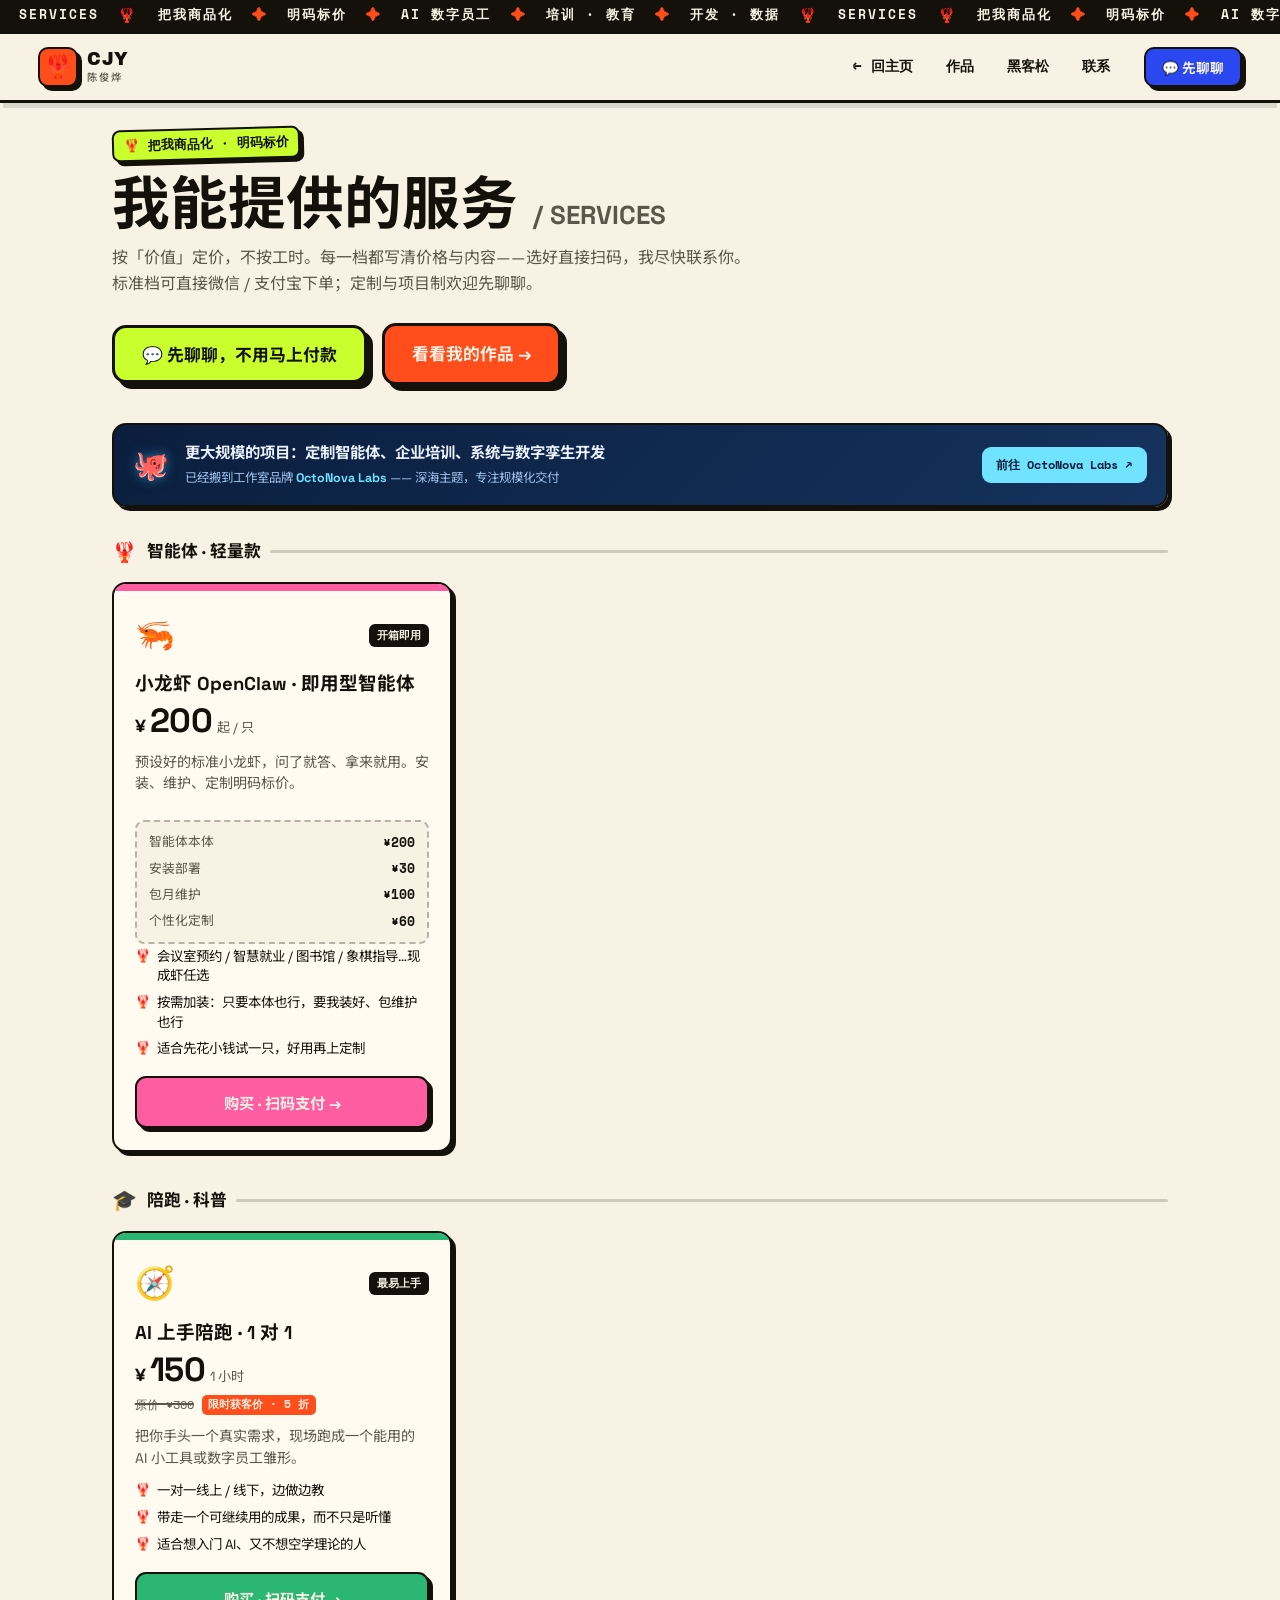
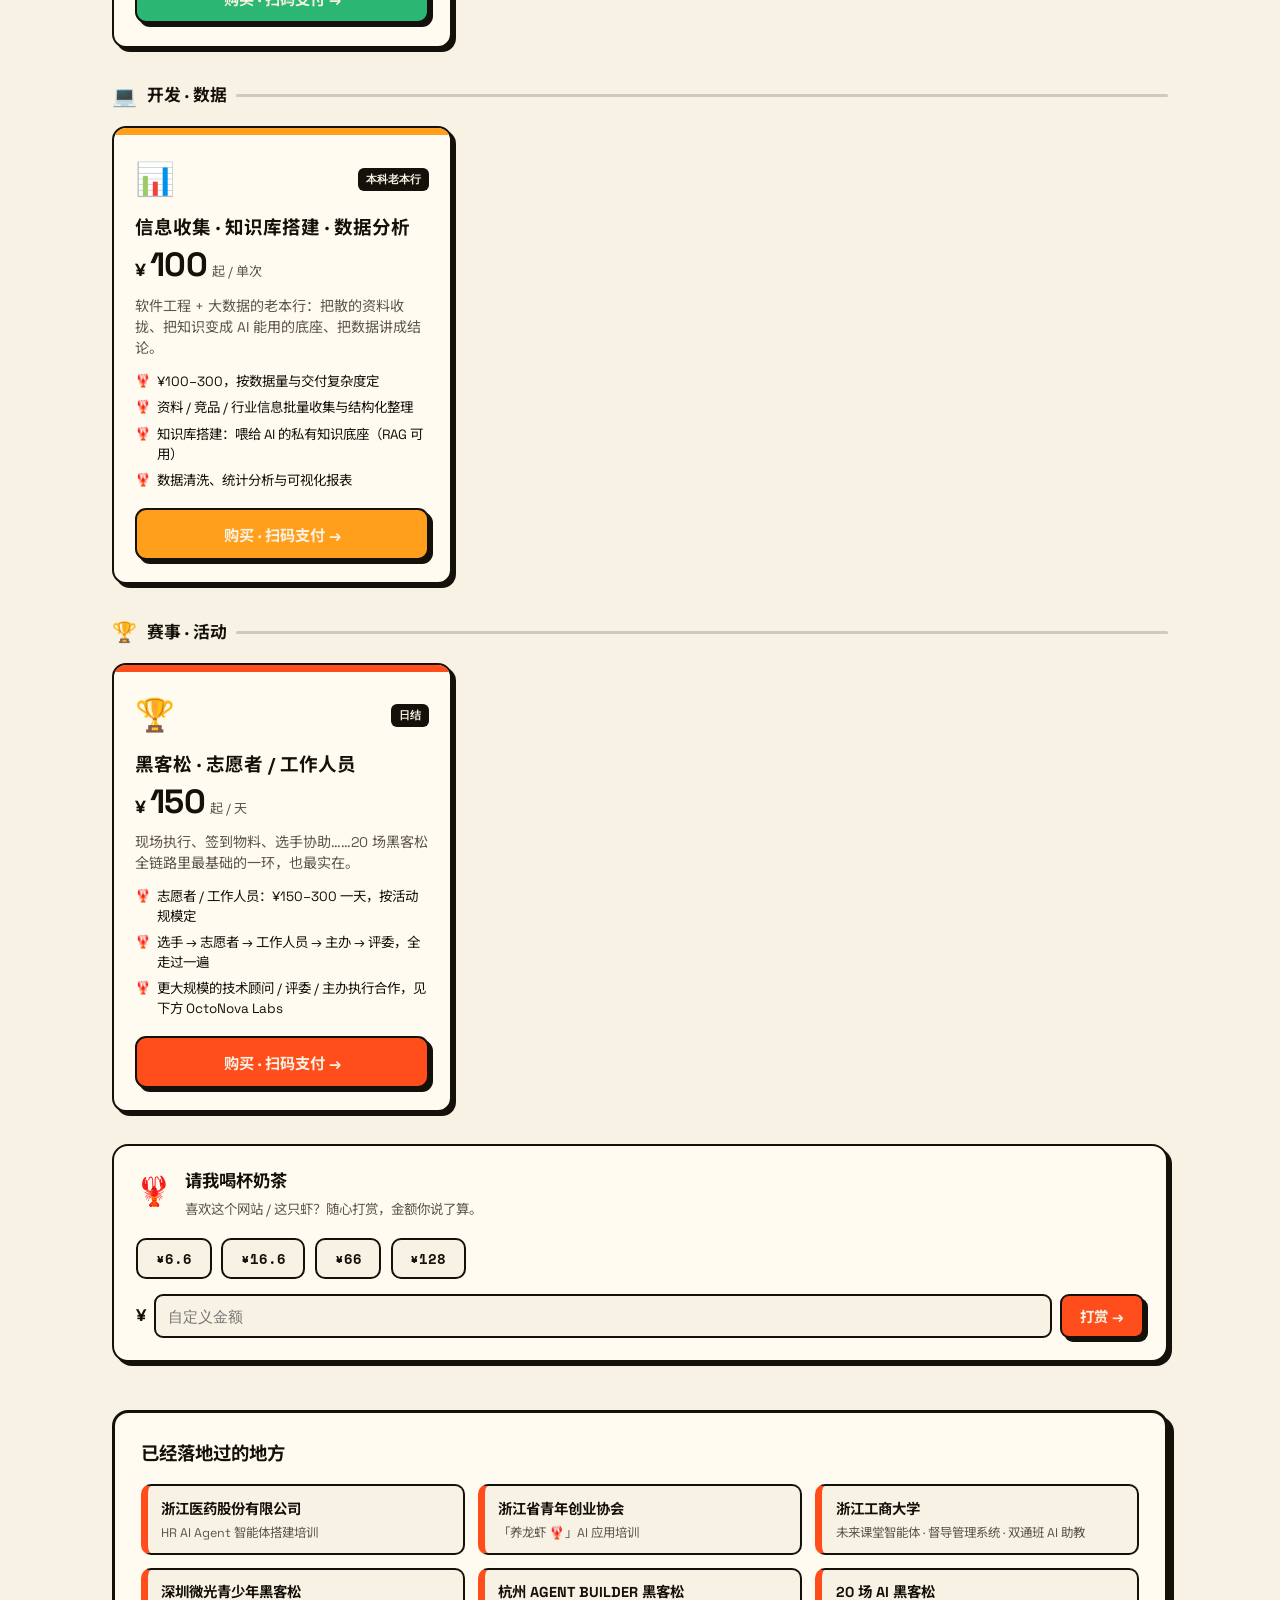
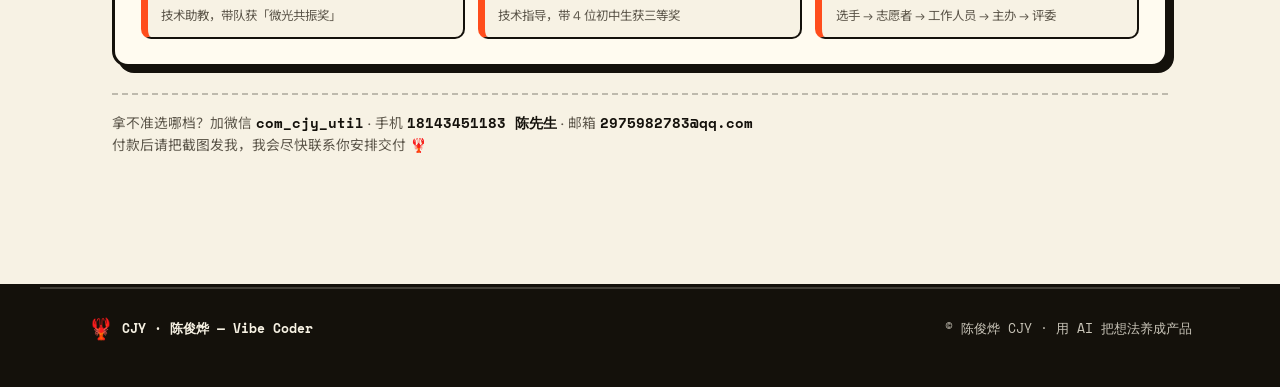
==== commit 735d4202: "feat(services): 拆分定价层级 — 个人站留¥1000以下 + 自定义打赏 + OctoNova Labs 导流 个人站职责收窄为"科普 + 轻量服务"： - services-data" ====
--- a/public/services.html
+++ b/public/services.html
@@ -92,7 +92,9 @@
       </div>
     </header>
 
+    <div id="studioBanner"></div>
     <div class="svc__grid" id="servicesGrid"></div>
+    <div id="tipSection"></div>
 
     <section class="svcpage__trust">
       <h2 class="svcpage__trust-title">已经落地过的地方</h2>
@@ -122,7 +124,10 @@
   <script src="services-data.js" defer></script>
   <script>
     document.addEventListener("DOMContentLoaded", function () {
-      if (window.CJYServices) window.CJYServices.mount(document.getElementById("servicesGrid"));
+      if (window.CJYServices) window.CJYServices.mount(document.getElementById("servicesGrid"), {
+        studioBannerEl: document.getElementById("studioBanner"),
+        tipEl: document.getElementById("tipSection"),
+      });
     });
   </script>
 </body>
--- a/public/styles.css
+++ b/public/styles.css
@@ -1100,3 +1100,56 @@
 .svcpage__trust-list li b { font-size: .9rem; }
 .svcpage__trust-list li span { font-size: .78rem; color: var(--muted); line-height: 1.45; }
 .svcpage .nav__cta { cursor: pointer; font-family: var(--sans); }
+
+
+/* =====================================================================
+   OctoNova Labs 跳转横幅 + 自定义打赏卡
+   ===================================================================== */
+.studioband {
+  display: flex; align-items: center; gap: 1rem; flex-wrap: wrap;
+  padding: 1rem 1.2rem; margin-bottom: 1.8rem;
+  background: linear-gradient(135deg, #0B1E3D, #14335E);
+  color: #EAF2FF; border: var(--bd-2); border-radius: 14px; box-shadow: var(--sh-sm);
+  text-decoration: none; transition: transform .16s var(--ease), box-shadow .16s var(--ease);
+}
+.studioband:hover { transform: translate(-3px,-3px); box-shadow: var(--sh); }
+.studioband__mark { font-size: 1.8rem; flex-shrink: 0; filter: drop-shadow(0 0 6px rgba(64,200,255,.55)); }
+.studioband__body { display: flex; flex-direction: column; gap: .2rem; flex: 1; min-width: 200px; }
+.studioband__body b { font-size: .96rem; }
+.studioband__body span { font-size: .78rem; color: #9FC3EE; }
+.studioband__body em { color: #6FE3FF; font-style: normal; font-weight: 700; }
+.studioband__go { flex-shrink: 0; font-family: var(--mono); font-size: .78rem; font-weight: 700; padding: .5rem .9rem; background: #6FE3FF; color: #0B1E3D; border-radius: 9px; }
+
+.tipcard {
+  margin-top: 2rem; padding: 1.4rem; background: var(--paper-2); border: var(--bd-2); border-radius: 16px; box-shadow: var(--sh-sm);
+}
+.tipcard__head { display: flex; align-items: flex-start; gap: .8rem; margin-bottom: 1.1rem; }
+.tipcard__emoji { font-size: 1.8rem; }
+.tipcard__title { font-size: 1.08rem; margin-bottom: .2rem; }
+.tipcard__sub { font-size: .84rem; color: var(--muted); }
+.tipcard__chips { display: flex; flex-wrap: wrap; gap: .6rem; margin-bottom: .9rem; }
+.tipchip {
+  font-family: var(--mono); font-weight: 700; font-size: .88rem; padding: .5rem 1.1rem;
+  background: var(--paper); color: var(--ink); border: var(--bd-2); border-radius: 10px; cursor: pointer;
+  transition: transform .14s var(--ease), box-shadow .14s var(--ease), background .14s;
+}
+.tipchip:hover { transform: translate(-2px,-2px); box-shadow: var(--sh-sm); background: var(--lime); }
+.tipcard__custom { display: flex; align-items: center; gap: .5rem; flex-wrap: wrap; }
+.tipcard__cny { font-weight: 700; font-size: 1.05rem; }
+.tipcard__input {
+  flex: 1; min-width: 120px; font-family: var(--mono); font-size: .95rem; padding: .55rem .7rem;
+  background: var(--paper); border: var(--bd-2); border-radius: 9px; color: var(--ink);
+}
+.tipcard__input.is-error { border-color: var(--red); animation: tipshake .3s; }
+@keyframes tipshake { 25% { transform: translateX(-4px); } 75% { transform: translateX(4px); } }
+.tipcard__go {
+  font-family: var(--sans); font-weight: 700; font-size: .9rem; padding: .6rem 1.1rem;
+  background: var(--red); color: var(--paper); border: var(--bd-2); border-radius: 9px; box-shadow: var(--sh-sm);
+  cursor: pointer; transition: transform .14s var(--ease), box-shadow .14s var(--ease);
+}
+.tipcard__go:hover { transform: translate(-2px,-2px); box-shadow: var(--sh); }
+
+@media (max-width: 560px) {
+  .studioband { flex-direction: column; align-items: flex-start; }
+  .studioband__go { align-self: stretch; text-align: center; }
+}
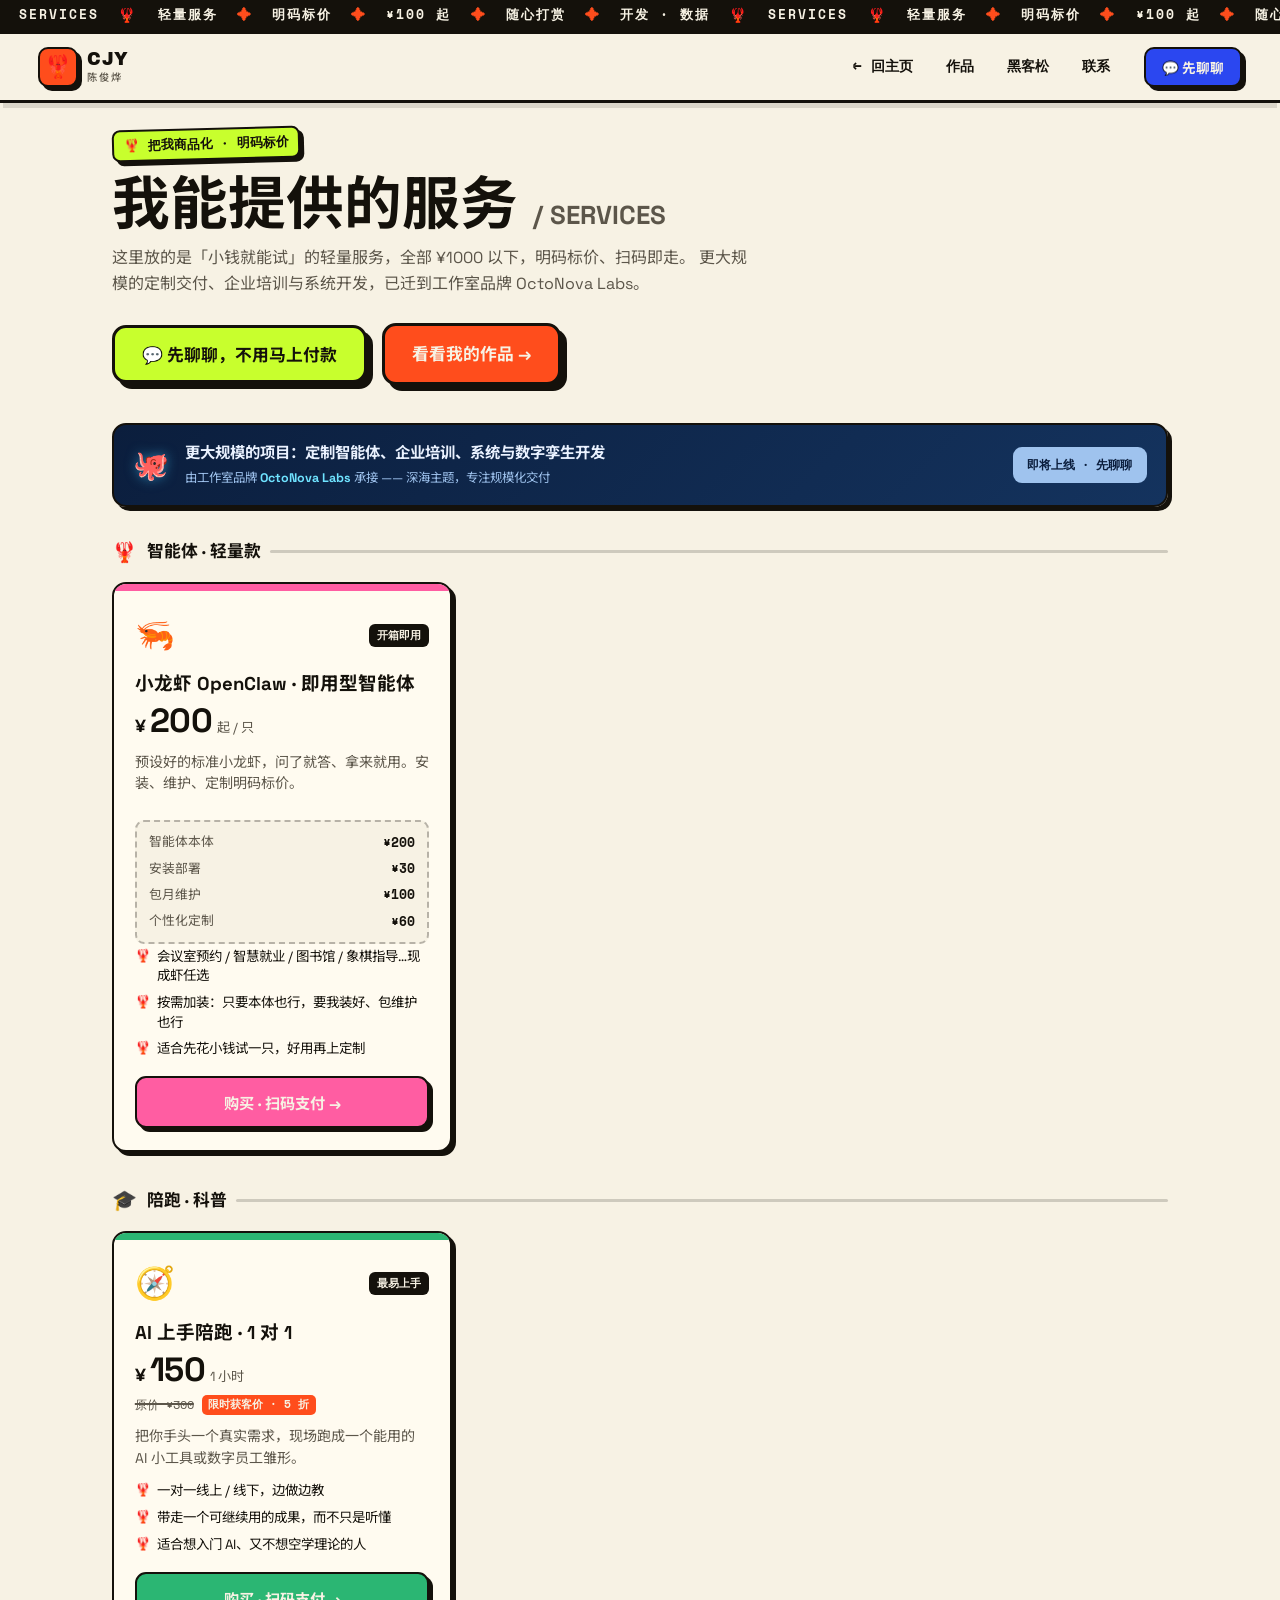
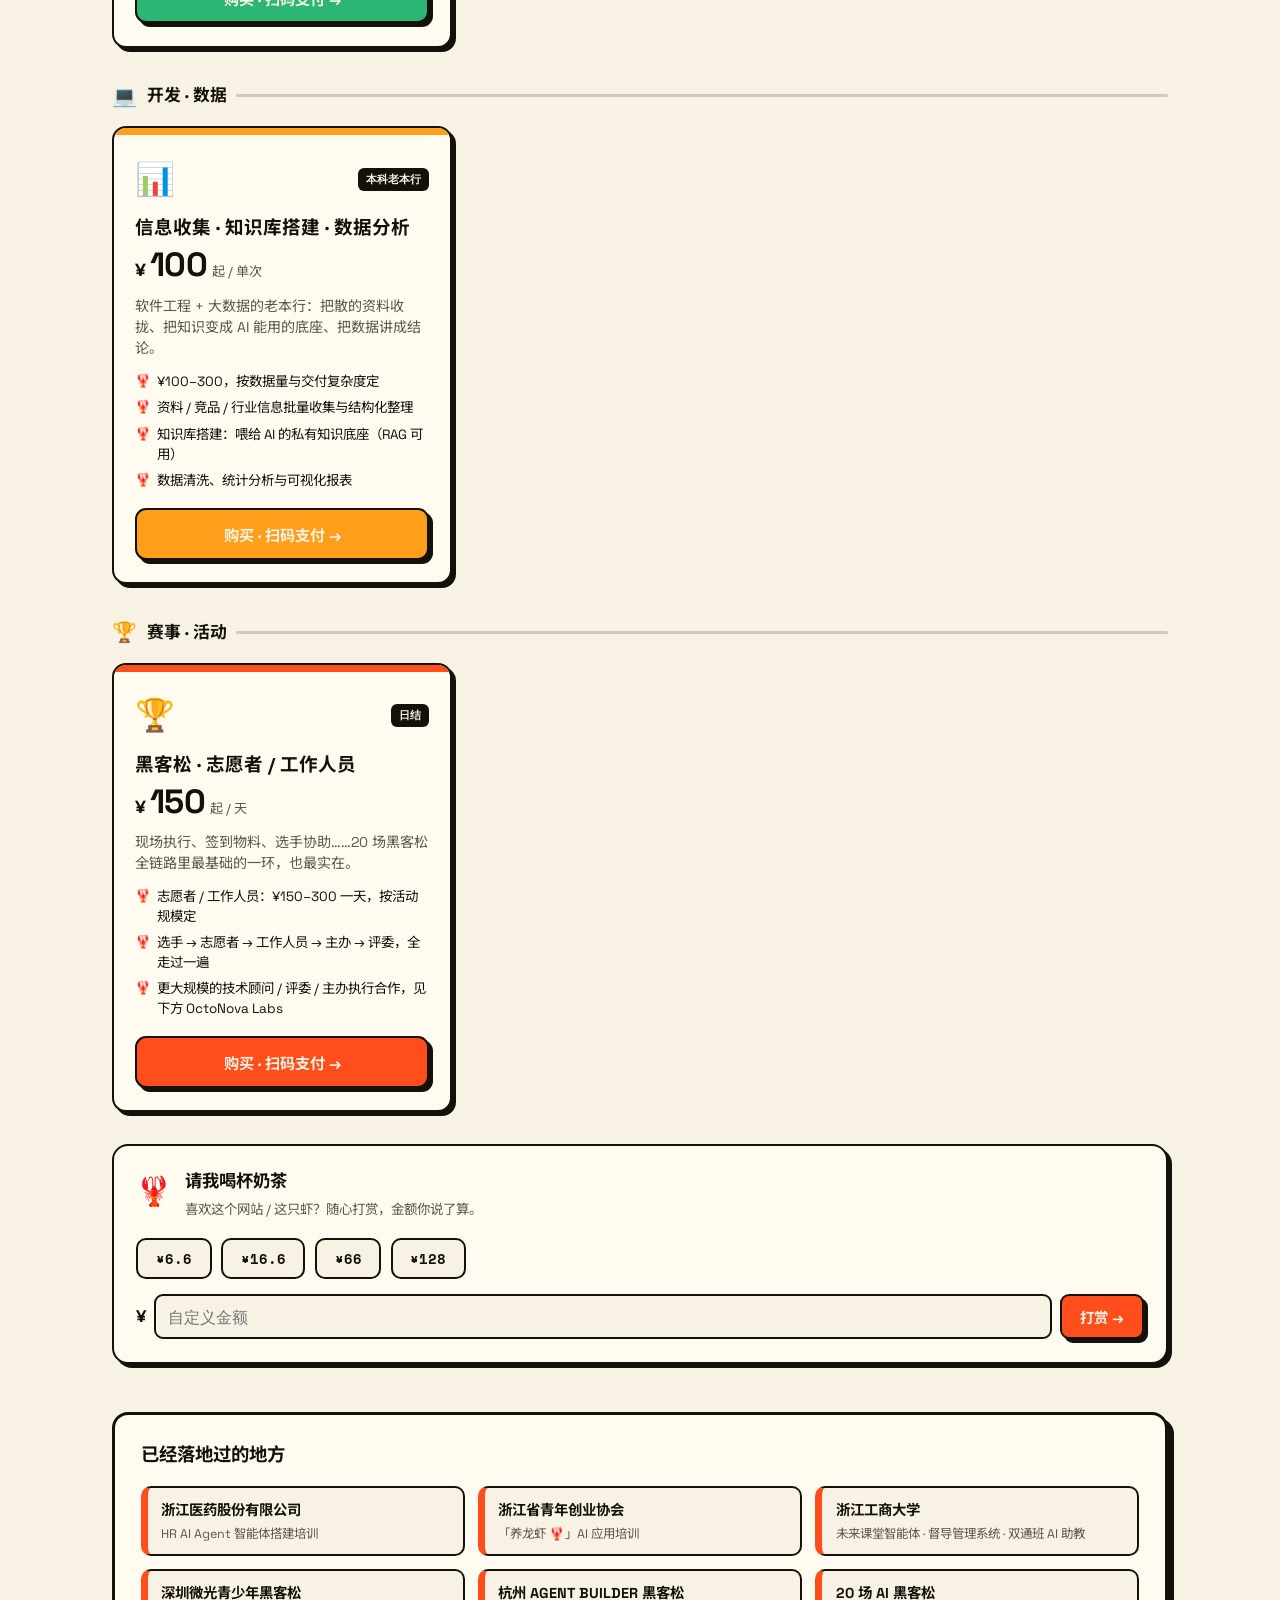
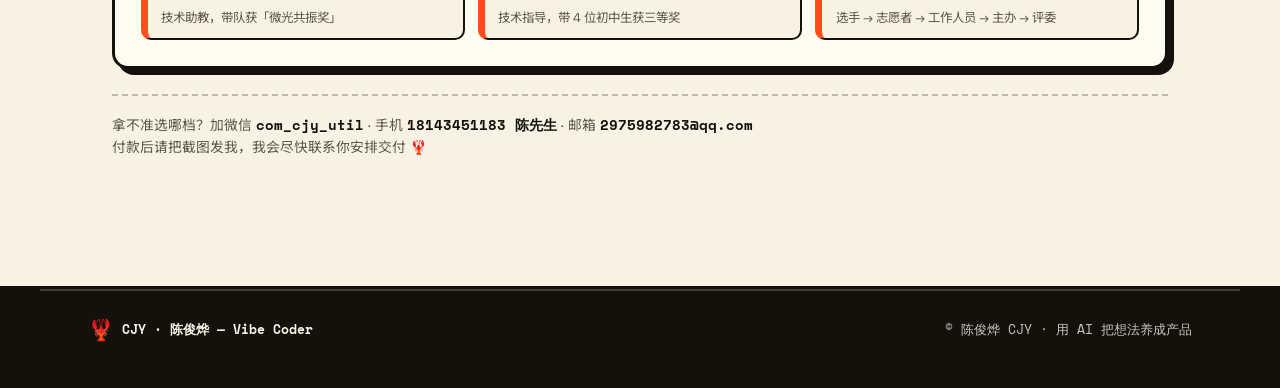
==== commit a116dfdc: "fix: 修复多终端适配与支付流程 bug（CJY-Web-Page 收尾） 实测 5 种设备（iPhone SE / 14 Pro / Android 360 / iPad / 桌面）后修复：  支" ====
--- a/public/services.html
+++ b/public/services.html
@@ -3,8 +3,8 @@
 <head>
   <meta charset="UTF-8" />
   <meta name="viewport" content="width=device-width, initial-scale=1.0" />
-  <title>服务清单 · CJY 陈俊烨 | AI 数字员工 · 企业培训 · 青少年 AI 教育</title>
-  <meta name="description" content="陈俊烨 (CJY) 的服务清单与报价：AI 数字员工定制交付、企业与高校 AI 培训讲座、青少年 AI 实践课与黑客松带队、知识库搭建与数据分析、Web 与数字孪生开发。明码标价，微信 / 支付宝扫码下单。" />
+  <title>轻量服务与打赏 · CJY 陈俊烨 | 小龙虾智能体 · AI 陪跑 · 知识库与数据分析</title>
+  <meta name="description" content="陈俊烨 (CJY) 的轻量服务清单：小龙虾 OpenClaw 即用型智能体、AI 上手 1 对 1 陪跑、信息收集与知识库搭建、数据分析、黑客松志愿者支援。¥100 起明码标价，微信 / 支付宝扫码下单，也可自定义金额打赏。更大规模的项目见 OctoNova Labs。" />
   <meta name="author" content="陈俊烨 CJY" />
   <meta name="theme-color" content="#F7F2E4" />
   <link rel="canonical" href="https://cjy-webpage.zeabur.app/services" />
@@ -12,15 +12,15 @@
   <meta property="og:type" content="website" />
   <meta property="og:site_name" content="CJY · 陈俊烨" />
   <meta property="og:locale" content="zh_CN" />
-  <meta property="og:title" content="服务清单 · CJY 陈俊烨 🦞" />
-  <meta property="og:description" content="AI 数字员工 · 企业培训 · 青少年 AI 教育 · 知识库与数据分析 · 数字孪生开发。明码标价，扫码即可下单。" />
+  <meta property="og:title" content="轻量服务与打赏 · CJY 陈俊烨 🦞" />
+  <meta property="og:description" content="小龙虾智能体 · AI 陪跑 · 知识库与数据分析 · 黑客松支援。¥100 起明码标价，扫码即可下单，也支持自定义打赏。" />
   <meta property="og:url" content="https://cjy-webpage.zeabur.app/services" />
   <meta property="og:image" content="https://cjy-webpage.zeabur.app/og.png" />
   <meta property="og:image:width" content="1200" />
   <meta property="og:image:height" content="630" />
   <meta name="twitter:card" content="summary_large_image" />
-  <meta name="twitter:title" content="服务清单 · CJY 陈俊烨 🦞" />
-  <meta name="twitter:description" content="AI 数字员工 · 企业培训 · 青少年 AI 教育 · 数字孪生开发。明码标价。" />
+  <meta name="twitter:title" content="轻量服务与打赏 · CJY 陈俊烨 🦞" />
+  <meta name="twitter:description" content="小龙虾智能体 · AI 陪跑 · 知识库与数据分析 · 黑客松支援。¥100 起明码标价。" />
   <meta name="twitter:image" content="https://cjy-webpage.zeabur.app/og.png" />
 
   <link rel="icon" href="data:image/svg+xml,<svg xmlns=%22http://www.w3.org/2000/svg%22 viewBox=%220 0 100 100%22><text y=%22.9em%22 font-size=%2290%22>🦞</text></svg>" />
@@ -34,9 +34,9 @@
     "name": "CJY 陈俊烨 · AI 服务",
     "url": "https://cjy-webpage.zeabur.app/services",
     "image": "https://cjy-webpage.zeabur.app/og.png",
-    "description": "AI 数字员工定制交付、企业与高校 AI 培训、青少年 AI 教育、知识库搭建与数据分析、Web 与数字孪生开发。",
+    "description": "小龙虾 OpenClaw 即用型智能体、AI 上手 1 对 1 陪跑、信息收集与知识库搭建、数据分析、黑客松志愿者支援等轻量服务。",
     "areaServed": "CN",
-    "priceRange": "¥100 - ¥8000+",
+    "priceRange": "¥100 - ¥300",
     "provider": {
       "@type": "Person",
       "name": "陈俊烨",
@@ -59,8 +59,8 @@
 
   <div class="ticker ticker--top" aria-hidden="true">
     <div class="ticker__track">
-      <span>SERVICES</span><b>🦞</b><span>把我商品化</span><b>✦</b><span>明码标价</span><b>✦</b><span>AI 数字员工</span><b>✦</b><span>培训 · 教育</span><b>✦</b><span>开发 · 数据</span><b>🦞</b>
-      <span>SERVICES</span><b>🦞</b><span>把我商品化</span><b>✦</b><span>明码标价</span><b>✦</b><span>AI 数字员工</span><b>✦</b><span>培训 · 教育</span><b>✦</b><span>开发 · 数据</span><b>🦞</b>
+      <span>SERVICES</span><b>🦞</b><span>轻量服务</span><b>✦</b><span>明码标价</span><b>✦</b><span>¥100 起</span><b>✦</b><span>随心打赏</span><b>✦</b><span>开发 · 数据</span><b>🦞</b>
+      <span>SERVICES</span><b>🦞</b><span>轻量服务</span><b>✦</b><span>明码标价</span><b>✦</b><span>¥100 起</span><b>✦</b><span>随心打赏</span><b>✦</b><span>开发 · 数据</span><b>🦞</b>
     </div>
   </div>
 
@@ -70,7 +70,7 @@
       <span class="nav__name">CJY<em>陈俊烨</em></span>
     </a>
     <nav class="nav__links">
-      <a href="index.html">← 回主页</a>
+      <a class="nav__back" href="index.html">← 回主页</a>
       <a href="index.html#projects">作品</a>
       <a href="index.html#journey">黑客松</a>
       <a href="index.html#contact">联系</a>
@@ -83,8 +83,8 @@
       <span class="svc__eyebrow">🦞 把我商品化 · 明码标价</span>
       <h1 class="svcpage__title">我能提供的服务 <span>/ SERVICES</span></h1>
       <p class="svcpage__sub">
-        按「价值」定价，不按工时。每一档都写清价格与内容——选好直接扫码，我尽快联系你。
-        标准档可直接微信 / 支付宝下单；定制与项目制欢迎先聊聊。
+        这里放的是「小钱就能试」的轻量服务，全部 ¥1000 以下，明码标价、扫码即走。
+        更大规模的定制交付、企业培训与系统开发，已迁到工作室品牌 OctoNova Labs。
       </p>
       <div class="svc__cta">
         <button class="btn btn--lime" type="button" data-open-contact>💬 先聊聊，不用马上付款</button>
--- a/public/styles.css
+++ b/public/styles.css
@@ -942,7 +942,8 @@
 .svc__backdrop { position: absolute; inset: 0; background: rgba(20,17,11,.6); backdrop-filter: blur(3px); opacity: 0; transition: opacity .28s var(--ease); }
 .svc.is-open .svc__backdrop { opacity: 1; }
 .svc__panel {
-  position: relative; z-index: 1; width: min(1060px, 100%); max-height: 92vh; overflow-y: auto;
+  position: relative; z-index: 1; width: min(1060px, 100%);
+  max-height: 92vh; max-height: 92dvh; overflow-y: auto; overscroll-behavior: contain;
   background: var(--paper); border: var(--bd); border-radius: 20px; box-shadow: var(--sh-lg);
   padding: clamp(1.3rem, 3.5vw, 2.6rem); opacity: 0; transform: translateY(24px) scale(.98);
   transition: opacity .3s var(--ease), transform .3s var(--ease);
@@ -1005,7 +1006,8 @@
 .scard__buy--quote { background: transparent; color: var(--ink); }
 
 /* payment dialog */
-.pay { position: fixed; inset: 0; z-index: 9999; display: grid; place-items: center; padding: 1rem; }
+.pay { position: fixed; inset: 0; z-index: 9999; display: grid; place-items: center;
+       padding: max(1rem, env(safe-area-inset-top)) 1rem max(1rem, env(safe-area-inset-bottom)); }
 .pay[hidden] { display: none; }
 .pay__backdrop { position: absolute; inset: 0; background: rgba(20,17,11,.5); backdrop-filter: blur(2px); opacity: 0; transition: opacity .22s var(--ease); }
 .pay.is-open .pay__backdrop { opacity: 1; }
@@ -1014,7 +1016,14 @@
   background: var(--paper); border: var(--bd); border-radius: 18px; box-shadow: var(--sh-lg);
   padding: 1.8rem 1.5rem 1.5rem; opacity: 0; transform: translateY(16px) scale(.97);
   transition: opacity .24s var(--ease), transform .24s var(--ease);
-}
+  /* 短屏（小手机）内容会高过视口：限高 + 内部滚动，
+     否则关闭按钮与「发回执」按钮会被裁到视口外且滚不到 */
+  max-height: calc(100vh - 2rem);
+  max-height: calc(100dvh - 2rem);
+  overflow-y: auto; overscroll-behavior: contain;
+}
+/* 关闭按钮跟随滚动，始终可点 */
+.pay__card .pay__x { position: sticky; float: right; top: 0; margin-right: -.4rem; }
 .pay.is-open .pay__card { opacity: 1; transform: none; }
 .pay__kicker { font-family: var(--mono); font-size: .74rem; font-weight: 700; color: var(--muted); }
 .pay__title { font-size: 1.15rem; line-height: 1.3; margin: .5rem 0 .3rem; }
@@ -1113,6 +1122,8 @@
   text-decoration: none; transition: transform .16s var(--ease), box-shadow .16s var(--ease);
 }
 .studioband:hover { transform: translate(-3px,-3px); box-shadow: var(--sh); }
+.studioband--soon { width: 100%; text-align: left; font: inherit; cursor: pointer; }
+.studioband--soon .studioband__go { background: #9FC3EE; }
 .studioband__mark { font-size: 1.8rem; flex-shrink: 0; filter: drop-shadow(0 0 6px rgba(64,200,255,.55)); }
 .studioband__body { display: flex; flex-direction: column; gap: .2rem; flex: 1; min-width: 200px; }
 .studioband__body b { font-size: .96rem; }
@@ -1137,7 +1148,7 @@
 .tipcard__custom { display: flex; align-items: center; gap: .5rem; flex-wrap: wrap; }
 .tipcard__cny { font-weight: 700; font-size: 1.05rem; }
 .tipcard__input {
-  flex: 1; min-width: 120px; font-family: var(--mono); font-size: .95rem; padding: .55rem .7rem;
+  flex: 1; min-width: 120px; font-family: var(--mono); font-size: 16px; padding: .55rem .7rem;
   background: var(--paper); border: var(--bd-2); border-radius: 9px; color: var(--ink);
 }
 .tipcard__input.is-error { border-color: var(--red); animation: tipshake .3s; }
@@ -1153,3 +1164,42 @@
   .studioband { flex-direction: column; align-items: flex-start; }
   .studioband__go { align-self: stretch; text-align: center; }
 }
+
+
+/* =====================================================================
+   多端修复（2026-09）
+   ===================================================================== */
+
+/* 横向溢出：.ticker--band 的 rotate+scale 会把斜条撑出视口。
+   用 overflow-x: clip 裁掉页面级横向滚动——clip 不产生滚动容器，
+   position: fixed / sticky 的元素不受影响（hidden 会破坏它们）。 */
+html, body { overflow-x: clip; }
+
+/* 服务独立页移动端导航：全站 900px 以下会隐藏 .nav__links/.nav__cta 并
+   改用汉堡菜单，但 services.html 没有汉堡按钮，会只剩一个 logo。
+   这里为该页保留「回主页」与「先聊聊」两个关键入口。 */
+@media (max-width: 900px) {
+  .svcpage .nav__links { display: flex; margin-left: auto; }
+  .svcpage .nav__links a { display: none; }
+  .svcpage .nav__links a.nav__back { display: inline-flex; }
+  .svcpage .nav__cta { display: inline-flex; }
+}
+@media (max-width: 420px) {
+  .svcpage .nav__name em { display: none; }
+  .svcpage .nav__cta { padding: .5rem .7rem; font-size: .8rem; }
+  .svcpage .nav__links a.nav__back { padding: .4rem .55rem; font-size: .78rem; }
+}
+
+/* 矮屏（≤720px 高）压缩支付弹窗，尽量一屏放下不用滚 */
+@media (max-height: 720px) {
+  .pay__card { padding: 1.2rem 1.2rem 1.1rem; }
+  .pay__amount { margin: .2rem 0 .7rem; }
+  .pay__amount #payAmount { font-size: 2.1rem; }
+  .pay__cny { font-size: 1.1rem; }
+  .pay__tabs { margin-bottom: .7rem; }
+  .pay__qr { width: 185px; margin-bottom: .7rem; }
+  .ct__qr { width: 170px; }
+  .pay__receipt { margin-top: .7rem; padding-top: .6rem; }
+  .ct__lead { margin: .3rem 0 .7rem; }
+  .ct__list { margin-top: .7rem; gap: .4rem; }
+}
